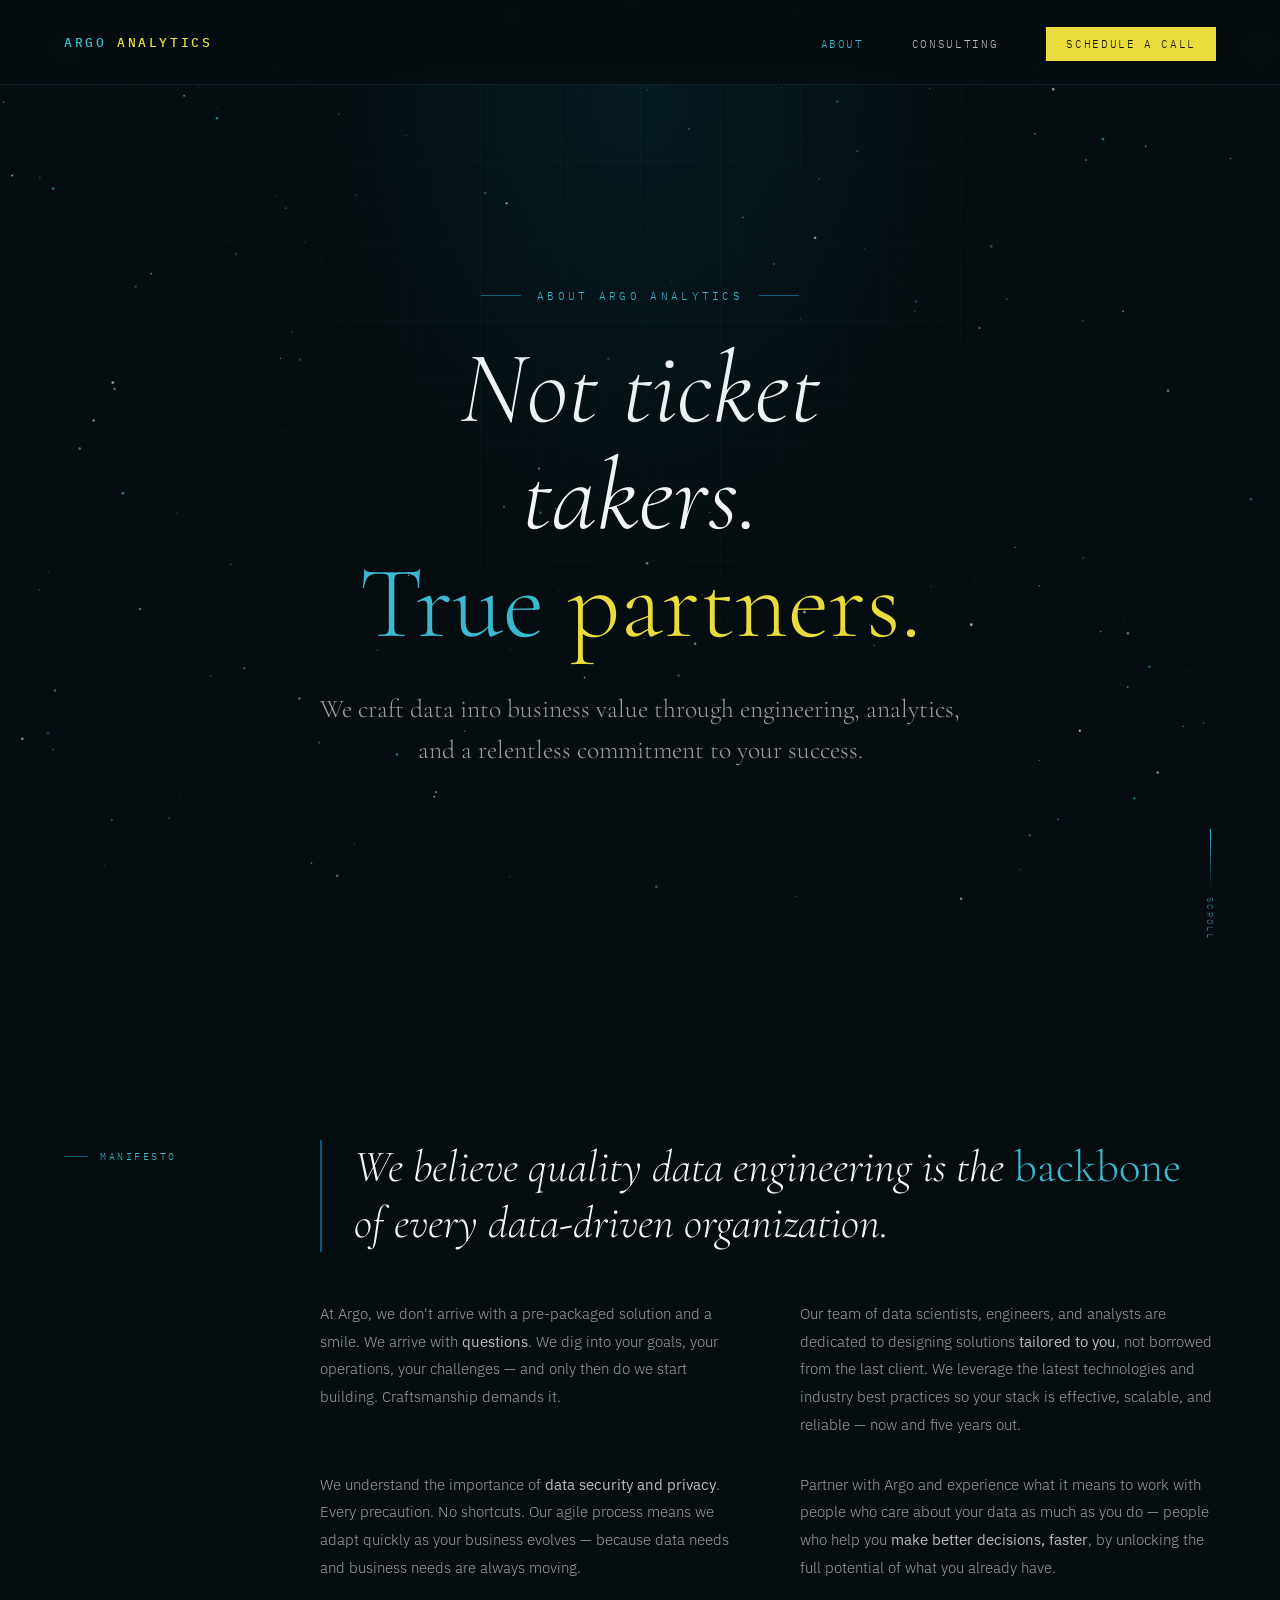
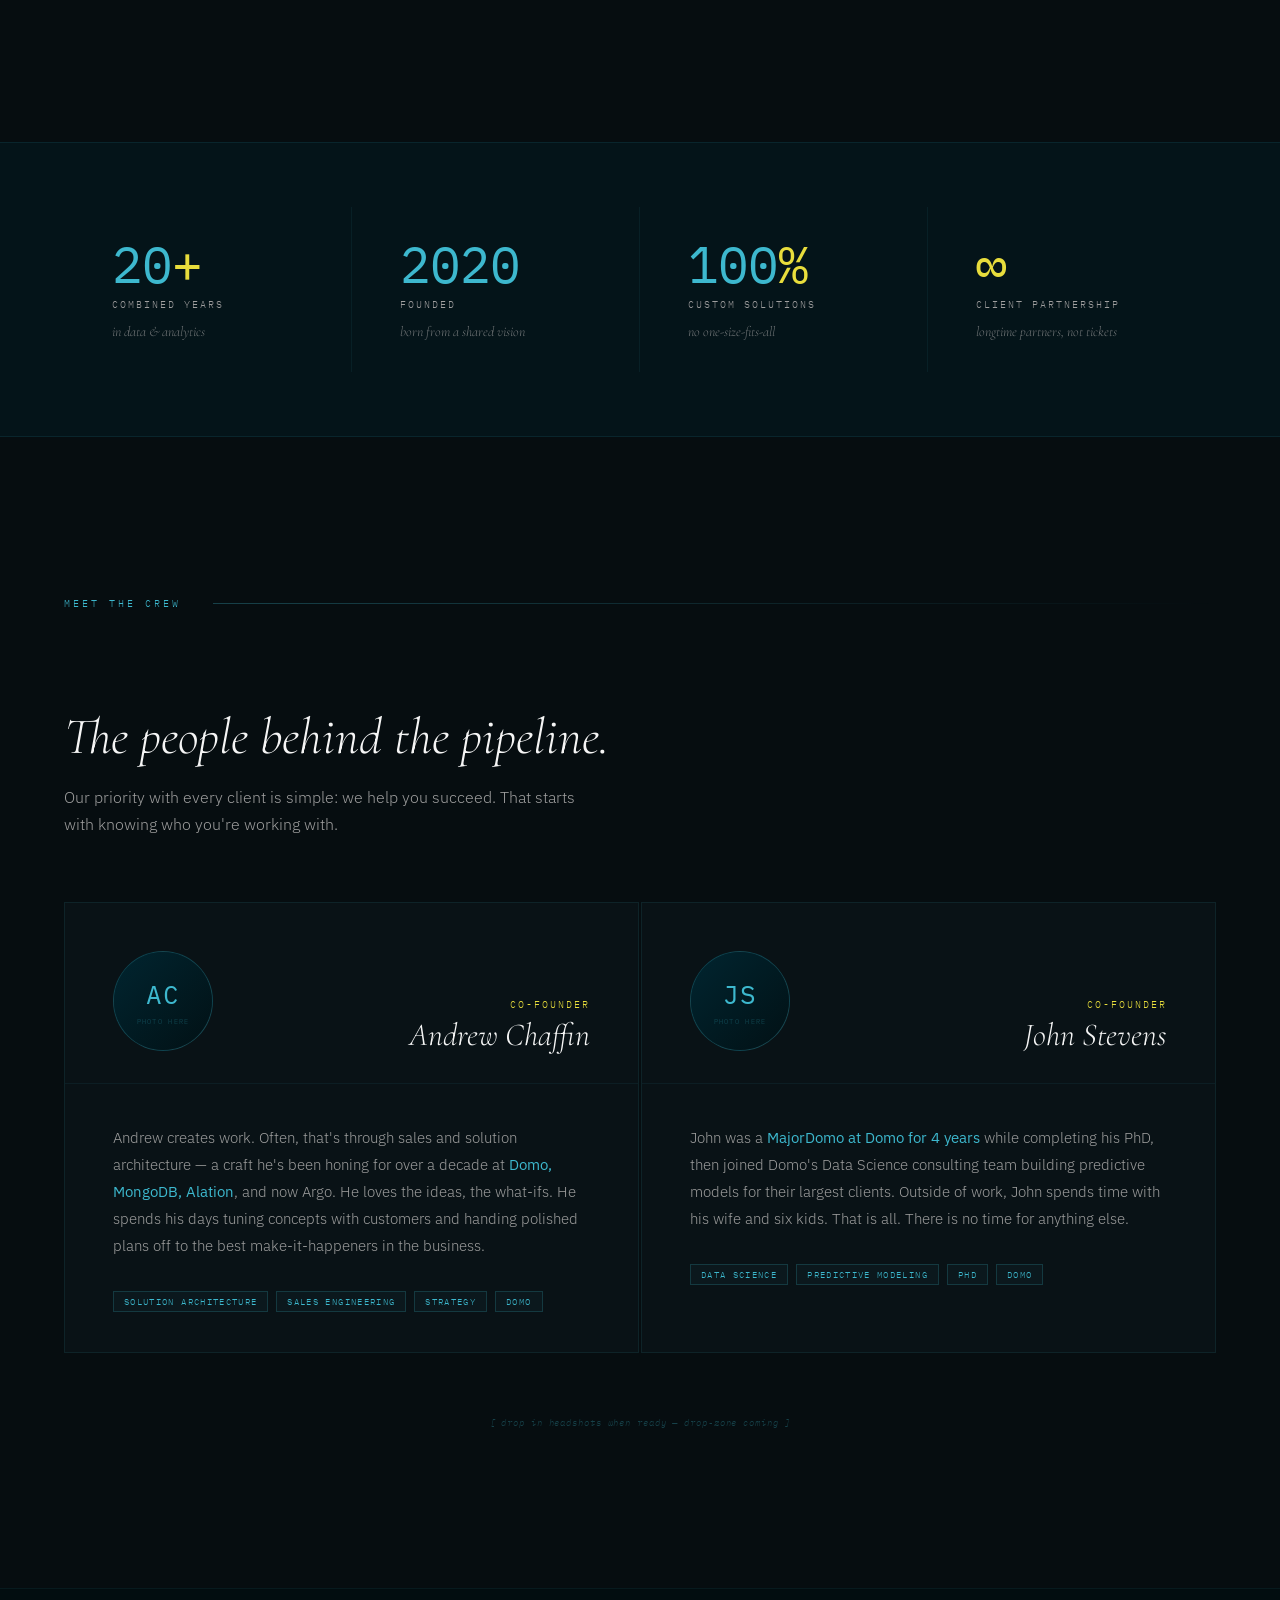
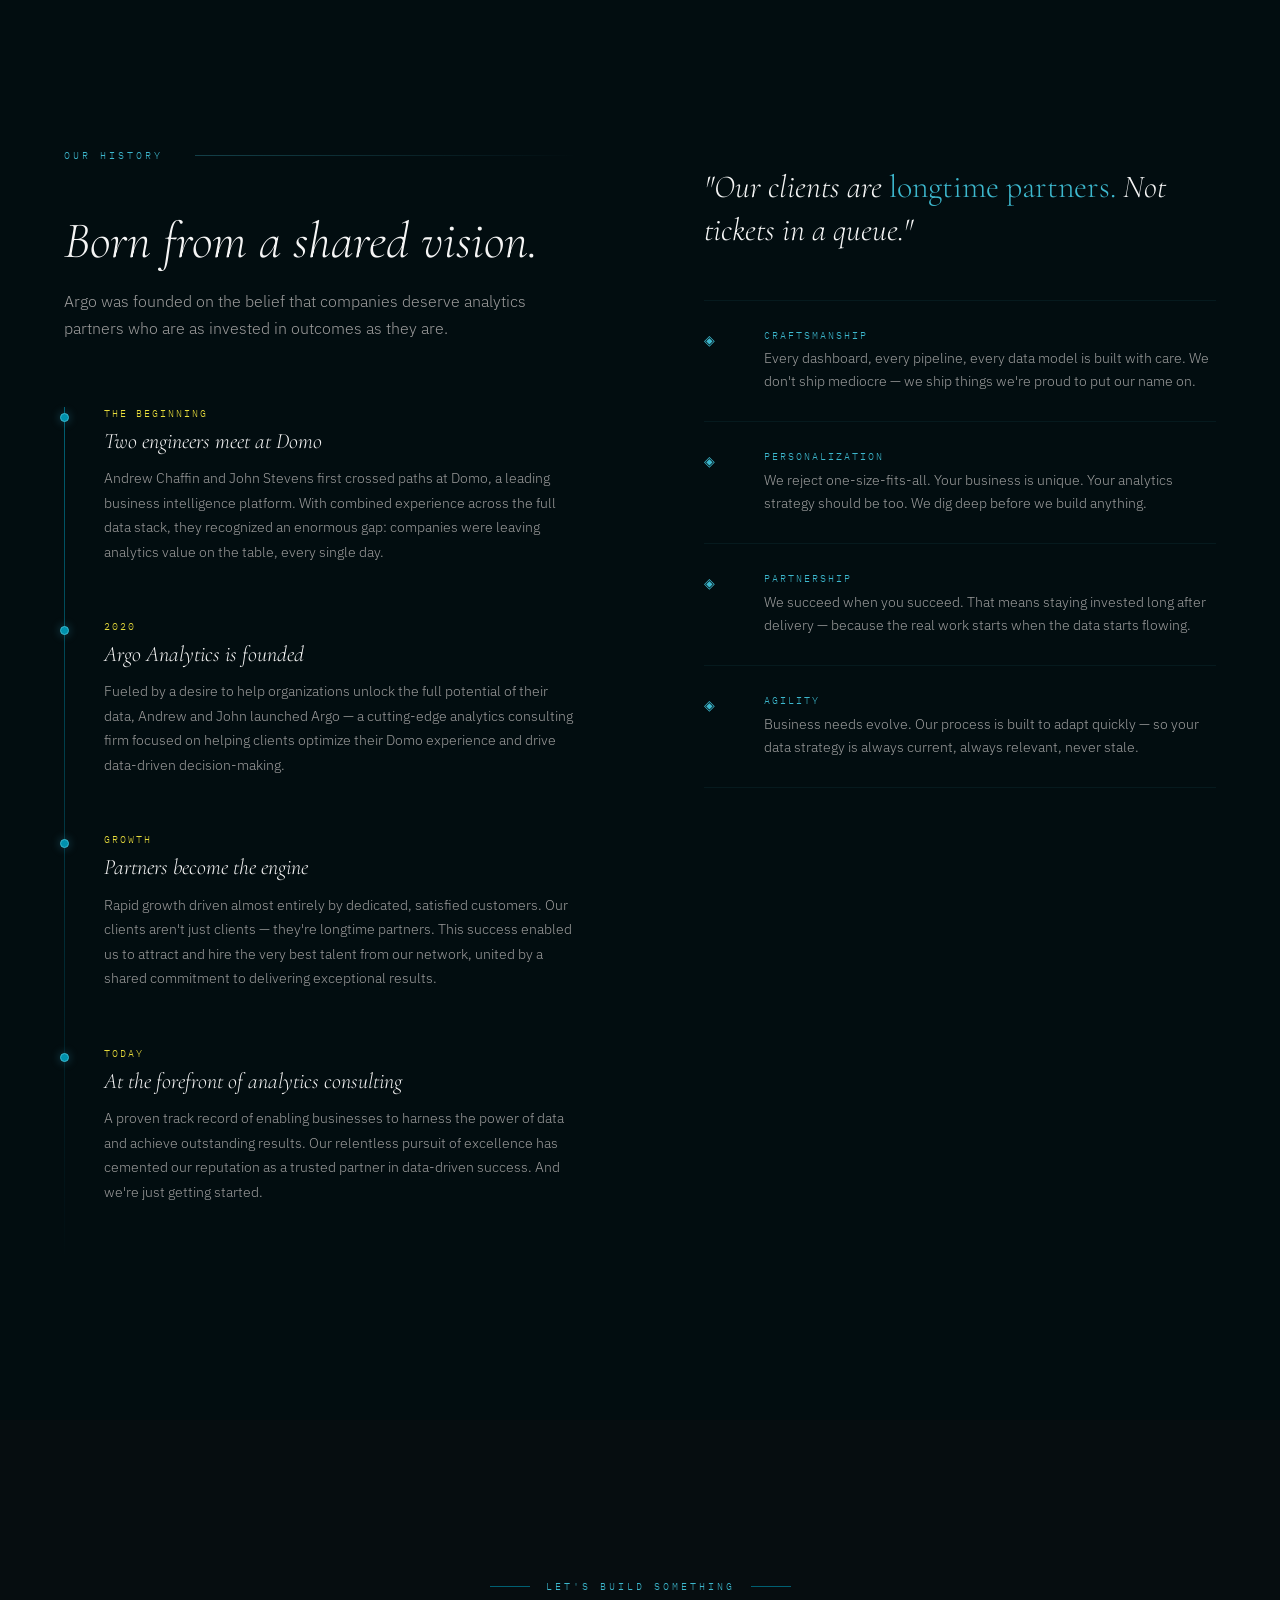
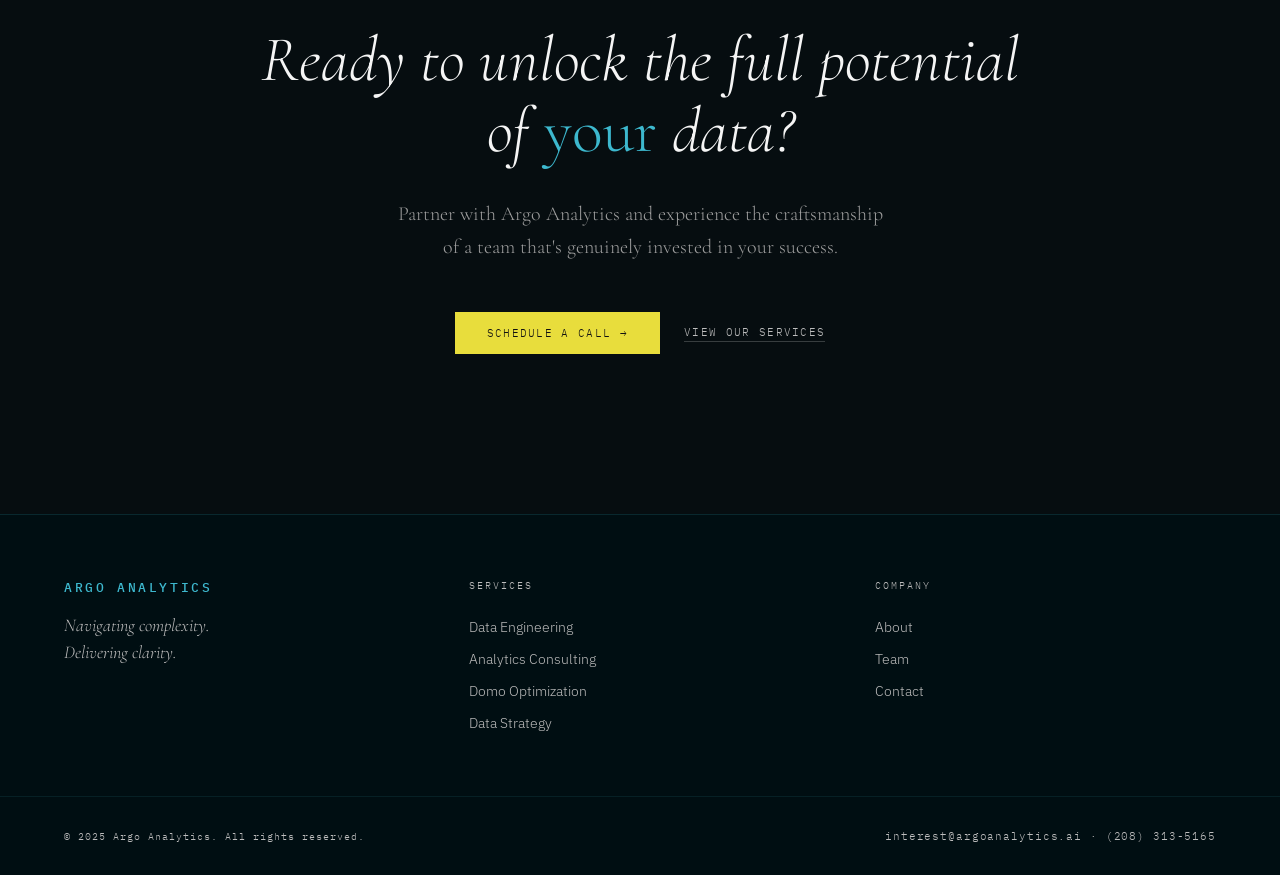
==== argo-about.html @ a45b594c "Initial commit: Argo website pages and gitignore Co-Authored-By: Claude Opus 4.8 (1M context) <norep" ====
<!DOCTYPE html>
<html lang="en">
<head>
<meta charset="UTF-8">
<meta name="viewport" content="width=device-width, initial-scale=1.0">
<title>Argo Analytics — About</title>
<link href="https://fonts.googleapis.com/css2?family=Cormorant+Garamond:ital,wght@0,300;0,400;0,600;1,300;1,400&family=IBM+Plex+Mono:wght@400;500&family=IBM+Plex+Sans:wght@300;400;500&display=swap" rel="stylesheet">
<style>
*, *::before, *::after { box-sizing: border-box; margin: 0; padding: 0; }

:root {
  --teal-400: #3DB8CE;
  --teal-500: #0091AD;
  --teal-700: #005F72;
  --teal-900: #002530;
  --teal-0: #000E12;
  --yellow-500: #E8DD3C;
  --yellow-600: #C9BC1A;
  --neutral-100: #F5F5F5;
  --neutral-300: #BDBDBD;
  --neutral-400: #9E9E9E;
  --neutral-600: #424242;
  --neutral-800: #1E1E1E;
  --neutral-900: #111111;
  --bg: #060D10;
  --font-serif: 'Cormorant Garamond', Georgia, serif;
  --font-sans: 'IBM Plex Sans', sans-serif;
  --font-mono: 'IBM Plex Mono', monospace;
}

html { scroll-behavior: smooth; }

body {
  background: var(--bg);
  color: var(--neutral-100);
  font-family: var(--font-sans);
  font-weight: 300;
  overflow-x: clip;
  min-height: 100vh;
  display: flex;
  flex-direction: column;
}

.star-canvas {
  position: fixed;
  inset: 0;
  z-index: 0;
  pointer-events: none;
}


/* Background grid overlay */
.hero::before {
  content: '';
  position: absolute;
  inset: 0;
  background-image:
    linear-gradient(rgba(61,184,206,0.04) 1px, transparent 1px),
    linear-gradient(90deg, rgba(61,184,206,0.04) 1px, transparent 1px);
  background-size: 80px 80px;
  mask-image: radial-gradient(ellipse 90% 100% at 50% 0%, black 0%, transparent 80%);
  pointer-events: none;
  z-index: 0;
}

/* Radial glow behind headline */
.hero::after {
  content: '';
  position: absolute;
  top: 0; left: 50%;
  transform: translateX(-50%);
  width: 700px;
  height: 500px;
  background: radial-gradient(ellipse at top, rgba(0,145,173,0.10) 0%, transparent 70%);
  pointer-events: none;
  z-index: 0;
}

/* NAV */
nav {
  position: fixed;
  top: 0; left: 0; right: 0;
  z-index: 100;
  display: flex;
  align-items: center;
  justify-content: space-between;
  padding: 2rem 4rem;
  border-bottom: 1px solid rgba(61,184,206,0.1);
  background: rgba(6,13,16,0.7);
  backdrop-filter: blur(12px);
}
.nav-logo {
  font-family: var(--font-mono);
  font-size: 13px;
  font-weight: 500;
  letter-spacing: 0.2em;
  text-transform: uppercase;
  color: var(--teal-400);
}
.nav-logo span { color: var(--yellow-500); }
.nav-links {
  display: flex;
  align-items: center;
  gap: 3rem;
  list-style: none;
}
.nav-links a {
  font-family: var(--font-mono);
  font-size: 11px;
  letter-spacing: 0.15em;
  text-transform: uppercase;
  color: var(--neutral-300);
  text-decoration: none;
  transition: color 0.2s;
}
.nav-links a:hover { color: var(--neutral-100); }
.nav-links a.active { color: var(--teal-400); }
.nav-cta {
  font-family: var(--font-mono);
  font-size: 11px;
  letter-spacing: 0.12em;
  text-transform: uppercase;
  color: var(--neutral-900) !important;
  background: var(--yellow-500);
  padding: 10px 20px;
  text-decoration: none;
  transition: background 0.2s;
}
.nav-cta:hover { background: var(--yellow-600) !important; }

main {
  position: relative;
  z-index: 1;
  flex: 1;
  padding-top: 80px;
}

/* ── HERO ─────────────────────────────────────────────────────────────────── */
.hero {
  min-height: 100vh;
  display: flex;
  flex-direction: column;
  justify-content: center;
  align-items: center;
  padding: 5rem 4rem;
  position: relative;
  text-align: center;
  overflow: hidden;
}

.hero-bg-grid {
  position: absolute;
  inset: 0;
  background-image:
    linear-gradient(rgba(61,184,206,0.03) 1px, transparent 1px),
    linear-gradient(90deg, rgba(61,184,206,0.03) 1px, transparent 1px);
  background-size: 60px 60px;
  mask-image: radial-gradient(ellipse 80% 80% at 50% 50%, black 0%, transparent 100%);
  pointer-events: none;
}

.hero-eyebrow {
  font-family: var(--font-mono);
  font-size: 11px;
  letter-spacing: 0.3em;
  text-transform: uppercase;
  color: var(--teal-400);
  margin-bottom: 2rem;
  display: flex;
  align-items: center;
  gap: 1rem;
  opacity: 0;
  animation: fadeUp 0.8s ease 0.2s forwards;
}
.hero-eyebrow::before, .hero-eyebrow::after {
  content: '';
  display: block;
  width: 40px;
  height: 1px;
  background: var(--teal-700);
}

.hero-headline {
  font-family: var(--font-serif);
  font-size: clamp(52px, 8vw, 130px);
  font-weight: 300;
  font-style: italic;
  line-height: 1.05;
  color: var(--neutral-100);
  opacity: 0;
  animation: fadeUp 1s ease 0.4s forwards;
}
.hero-headline em {
  color: var(--teal-400);
  font-style: normal;
}
.hero-headline .yellow { color: var(--yellow-500); font-style: normal; }

.hero-sub {
  margin-top: 2rem;
  font-family: var(--font-serif);
  font-size: clamp(18px, 2vw, 26px);
  font-weight: 300;
  color: var(--neutral-400);
  line-height: 1.6;
  max-width: 640px;
  opacity: 0;
  animation: fadeUp 1s ease 0.7s forwards;
}

.hero-scroll {
  position: absolute;
  bottom: 2.5rem;
  right: 4rem;
  display: flex;
  flex-direction: column;
  align-items: center;
  gap: 8px;
  opacity: 0;
  animation: fadeUp 1s ease 1.2s forwards;
}
.hero-scroll-line {
  width: 1px;
  height: 60px;
  background: linear-gradient(to bottom, var(--teal-400), transparent);
  animation: scrollPulse 2s ease-in-out infinite;
}
.hero-scroll-label {
  font-family: var(--font-mono);
  font-size: 9px;
  letter-spacing: 0.25em;
  text-transform: uppercase;
  color: var(--teal-400);
  opacity: 0.6;
  writing-mode: vertical-rl;
}

/* ── MANIFESTO SECTION ────────────────────────────────────────────────────── */
.manifesto {
  position: relative;
  z-index: 2;
  padding: 10rem 4rem;
  display: flex;
  align-items: flex-start;
  gap: 6rem;
  max-width: 1400px;
  margin: 0 auto;
}

.manifesto-label {
  flex-shrink: 0;
  width: 160px;
  padding-top: 0.6rem;
}
.manifesto-label span {
  font-family: var(--font-mono);
  font-size: 10px;
  letter-spacing: 0.25em;
  text-transform: uppercase;
  color: var(--teal-400);
  display: flex;
  align-items: center;
  gap: 0.75rem;
}
.manifesto-label span::before {
  content: '';
  display: block;
  width: 24px;
  height: 1px;
  background: var(--teal-700);
}

.manifesto-content {
  flex: 1;
}

.manifesto-pull {
  font-family: var(--font-serif);
  font-size: clamp(28px, 3.5vw, 52px);
  font-weight: 300;
  font-style: italic;
  color: var(--neutral-100);
  line-height: 1.25;
  margin-bottom: 3rem;
  border-left: 2px solid var(--teal-700);
  padding-left: 2rem;
}
.manifesto-pull em { color: var(--teal-400); font-style: normal; }

.manifesto-paras {
  display: grid;
  grid-template-columns: 1fr 1fr;
  gap: 2rem 4rem;
}

.manifesto-p {
  font-family: var(--font-sans);
  font-size: 15px;
  font-weight: 300;
  color: var(--neutral-400);
  line-height: 1.85;
}
.manifesto-p strong {
  color: var(--neutral-300);
  font-weight: 400;
}

/* ── STATS BAND ───────────────────────────────────────────────────────────── */
.stats-band {
  position: relative;
  z-index: 2;
  border-top: 1px solid rgba(61,184,206,0.1);
  border-bottom: 1px solid rgba(61,184,206,0.1);
  padding: 4rem;
  display: grid;
  grid-template-columns: repeat(4, 1fr);
  gap: 0;
  background: rgba(0,37,48,0.3);
}

.stat-item {
  padding: 2rem 3rem;
  border-right: 1px solid rgba(61,184,206,0.08);
  display: flex;
  flex-direction: column;
  gap: 0.5rem;
}
.stat-item:last-child { border-right: none; }

.stat-num {
  font-family: var(--font-mono);
  font-size: clamp(36px, 4vw, 60px);
  font-weight: 400;
  color: var(--teal-400);
  line-height: 1;
  letter-spacing: -0.02em;
}
.stat-num span { color: var(--yellow-500); }

.stat-label {
  font-family: var(--font-mono);
  font-size: 10px;
  letter-spacing: 0.2em;
  text-transform: uppercase;
  color: var(--neutral-400);
}

.stat-sub {
  font-family: var(--font-serif);
  font-size: 14px;
  font-style: italic;
  color: var(--neutral-400);
  opacity: 0.7;
  margin-top: 0.25rem;
}

/* ── TEAM SECTION ─────────────────────────────────────────────────────────── */
.team-section {
  position: relative;
  z-index: 2;
  padding: 10rem 4rem;
  max-width: 1400px;
  margin: 0 auto;
}

.section-header {
  display: flex;
  align-items: center;
  gap: 2rem;
  margin-bottom: 6rem;
}
.section-eyebrow {
  font-family: var(--font-mono);
  font-size: 10px;
  letter-spacing: 0.3em;
  text-transform: uppercase;
  color: var(--teal-400);
  white-space: nowrap;
}
.section-line {
  flex: 1;
  height: 1px;
  background: linear-gradient(to right, rgba(61,184,206,0.3), transparent);
}
.section-heading {
  font-family: var(--font-serif);
  font-size: clamp(36px, 4vw, 64px);
  font-weight: 300;
  font-style: italic;
  color: var(--neutral-100);
  margin-bottom: 1rem;
}
.section-sub {
  font-family: var(--font-sans);
  font-size: 16px;
  font-weight: 300;
  color: var(--neutral-400);
  max-width: 520px;
  line-height: 1.7;
}

/* FOUNDER CARDS */
.founders-grid {
  display: grid;
  grid-template-columns: 1fr 1fr;
  gap: 2px;
  margin-bottom: 4rem;
}

.founder-card {
  position: relative;
  background: rgba(10,20,24,0.8);
  border: 1px solid rgba(61,184,206,0.1);
  overflow: hidden;
  cursor: default;
  transition: border-color 0.4s;
}
.founder-card:hover {
  border-color: rgba(61,184,206,0.35);
}
.founder-card::before {
  content: '';
  position: absolute;
  inset: 0;
  background: radial-gradient(ellipse 60% 50% at 50% 0%, rgba(61,184,206,0.04) 0%, transparent 70%);
  opacity: 0;
  transition: opacity 0.4s;
}
.founder-card:hover::before { opacity: 1; }

.founder-top {
  display: flex;
  align-items: flex-end;
  justify-content: space-between;
  padding: 3rem 3rem 2rem;
  border-bottom: 1px solid rgba(61,184,206,0.07);
}

.founder-avatar {
  width: 100px;
  height: 100px;
  border-radius: 50%;
  background: linear-gradient(135deg, var(--teal-900) 0%, rgba(61,184,206,0.15) 100%);
  border: 1px solid rgba(61,184,206,0.2);
  display: flex;
  align-items: center;
  justify-content: center;
  overflow: hidden;
  flex-shrink: 0;
  position: relative;
}
.founder-avatar-inner {
  width: 100%;
  height: 100%;
  display: flex;
  align-items: center;
  justify-content: center;
  font-family: var(--font-mono);
  font-size: 28px;
  font-weight: 400;
  color: var(--teal-400);
  letter-spacing: -0.02em;
}
/* Photo placeholder ring animation */
.founder-avatar::after {
  content: '';
  position: absolute;
  inset: -3px;
  border-radius: 50%;
  border: 1px solid transparent;
  background: linear-gradient(135deg, var(--teal-400), var(--yellow-500)) border-box;
  mask: linear-gradient(#fff 0 0) padding-box, linear-gradient(#fff 0 0);
  mask-composite: xor;
  opacity: 0;
  transition: opacity 0.4s;
}
.founder-card:hover .founder-avatar::after { opacity: 0.6; }

.founder-meta {
  text-align: right;
}
.founder-role {
  font-family: var(--font-mono);
  font-size: 10px;
  letter-spacing: 0.2em;
  text-transform: uppercase;
  color: var(--yellow-500);
  margin-bottom: 0.5rem;
}
.founder-name {
  font-family: var(--font-serif);
  font-size: 32px;
  font-weight: 300;
  font-style: italic;
  color: var(--neutral-100);
  line-height: 1;
}

.founder-body {
  padding: 2.5rem 3rem;
}
.founder-bio {
  font-family: var(--font-sans);
  font-size: 15px;
  font-weight: 300;
  color: var(--neutral-400);
  line-height: 1.8;
  margin-bottom: 2rem;
}
.founder-bio strong {
  color: var(--teal-400);
  font-weight: 400;
}

.founder-tags {
  display: flex;
  flex-wrap: wrap;
  gap: 0.5rem;
}
.founder-tag {
  font-family: var(--font-mono);
  font-size: 9px;
  letter-spacing: 0.15em;
  text-transform: uppercase;
  color: var(--teal-400);
  border: 1px solid rgba(61,184,206,0.2);
  padding: 4px 10px;
  background: rgba(61,184,206,0.04);
}

/* Photo note */
.photo-placeholder-note {
  font-family: var(--font-mono);
  font-size: 9px;
  letter-spacing: 0.1em;
  color: rgba(61,184,206,0.3);
  text-align: center;
  margin-top: 0.5rem;
  font-style: italic;
}

/* ── ORIGIN STORY SECTION ─────────────────────────────────────────────────── */
.origin-section {
  position: relative;
  z-index: 2;
  padding: 10rem 4rem;
  background: rgba(0,14,18,0.6);
  border-top: 1px solid rgba(61,184,206,0.08);
}

.origin-inner {
  max-width: 1400px;
  margin: 0 auto;
  display: grid;
  grid-template-columns: 1fr 1fr;
  gap: 8rem;
  align-items: start;
}

.origin-left {}

.origin-timeline {
  margin-top: 4rem;
  position: relative;
}
.origin-timeline::before {
  content: '';
  position: absolute;
  left: 0;
  top: 0;
  bottom: 0;
  width: 1px;
  background: linear-gradient(to bottom, var(--teal-700), transparent);
}

.timeline-item {
  padding: 0 0 3.5rem 2.5rem;
  position: relative;
  opacity: 0;
  transform: translateX(-12px);
  transition: opacity 0.7s ease, transform 0.7s ease;
}
.timeline-item.visible {
  opacity: 1;
  transform: translateX(0);
}
.timeline-item::before {
  content: '';
  position: absolute;
  left: -4px;
  top: 6px;
  width: 9px;
  height: 9px;
  border-radius: 50%;
  background: var(--teal-500);
  border: 1px solid var(--teal-400);
  box-shadow: 0 0 10px rgba(61,184,206,0.4);
}

.timeline-year {
  font-family: var(--font-mono);
  font-size: 10px;
  letter-spacing: 0.2em;
  color: var(--yellow-500);
  text-transform: uppercase;
  margin-bottom: 0.5rem;
}
.timeline-heading {
  font-family: var(--font-serif);
  font-size: 22px;
  font-weight: 300;
  font-style: italic;
  color: var(--neutral-100);
  margin-bottom: 0.75rem;
  line-height: 1.2;
}
.timeline-body {
  font-family: var(--font-sans);
  font-size: 14px;
  font-weight: 300;
  color: var(--neutral-400);
  line-height: 1.75;
}

.origin-right {
  padding-top: 1rem;
}

.origin-quote-block {
  position: sticky;
  top: 160px;
}

.origin-pull {
  font-family: var(--font-serif);
  font-size: clamp(24px, 2.5vw, 38px);
  font-weight: 300;
  font-style: italic;
  color: var(--neutral-100);
  line-height: 1.35;
  margin-bottom: 3rem;
}
.origin-pull em { color: var(--teal-400); font-style: normal; }

.origin-values {
  display: flex;
  flex-direction: column;
  gap: 0;
}

.value-item {
  padding: 1.75rem 0;
  border-bottom: 1px solid rgba(61,184,206,0.08);
  display: grid;
  grid-template-columns: 2.5rem 1fr;
  gap: 1.25rem;
  align-items: start;
  cursor: default;
  transition: background 0.2s;
}
.value-item:first-child { border-top: 1px solid rgba(61,184,206,0.08); }

.value-icon {
  font-family: var(--font-mono);
  font-size: 14px;
  color: var(--teal-400);
  padding-top: 2px;
}

.value-label {
  font-family: var(--font-mono);
  font-size: 10px;
  letter-spacing: 0.2em;
  text-transform: uppercase;
  color: var(--teal-400);
  margin-bottom: 0.35rem;
}
.value-desc {
  font-family: var(--font-sans);
  font-size: 14px;
  font-weight: 300;
  color: var(--neutral-400);
  line-height: 1.65;
}

/* ── CTA SECTION ──────────────────────────────────────────────────────────── */
.about-cta {
  position: relative;
  z-index: 2;
  padding: 10rem 4rem;
  text-align: center;
  display: flex;
  flex-direction: column;
  align-items: center;
  gap: 2rem;
}

.cta-eyebrow {
  font-family: var(--font-mono);
  font-size: 10px;
  letter-spacing: 0.3em;
  text-transform: uppercase;
  color: var(--teal-400);
  display: flex;
  align-items: center;
  gap: 1rem;
}
.cta-eyebrow::before, .cta-eyebrow::after {
  content: '';
  display: block;
  width: 40px;
  height: 1px;
  background: var(--teal-700);
}

.cta-heading {
  font-family: var(--font-serif);
  font-size: clamp(36px, 5vw, 80px);
  font-weight: 300;
  font-style: italic;
  color: var(--neutral-100);
  line-height: 1.1;
  max-width: 800px;
}
.cta-heading em { color: var(--teal-400); font-style: normal; }

.cta-body {
  font-family: var(--font-serif);
  font-size: 20px;
  font-weight: 300;
  color: var(--neutral-400);
  max-width: 500px;
  line-height: 1.65;
}

.cta-btns {
  display: flex;
  gap: 1.5rem;
  align-items: center;
  margin-top: 1rem;
}

.btn-primary {
  font-family: var(--font-mono);
  font-size: 11px;
  letter-spacing: 0.12em;
  text-transform: uppercase;
  background: var(--yellow-500);
  color: var(--neutral-900);
  padding: 14px 32px;
  text-decoration: none;
  display: inline-block;
  transition: background 0.2s;
}
.btn-primary:hover { background: var(--yellow-600); }

.btn-ghost {
  font-family: var(--font-mono);
  font-size: 11px;
  letter-spacing: 0.12em;
  text-transform: uppercase;
  color: var(--neutral-300);
  text-decoration: none;
  border-bottom: 1px solid rgba(255,255,255,0.2);
  padding-bottom: 2px;
  transition: color 0.2s, border-color 0.2s;
}
.btn-ghost:hover { color: var(--neutral-100); border-color: rgba(255,255,255,0.6); }

/* ── FOOTER ───────────────────────────────────────────────────────────────── */
footer {
  position: relative;
  z-index: 1;
  background: #000E12;
  border-top: 1px solid rgba(61,184,206,0.15);
  padding: 4rem;
  display: grid;
  grid-template-columns: 1fr 1fr 1fr;
  gap: 4rem;
}
.footer-brand {
  font-family: var(--font-mono);
  font-size: 13px;
  font-weight: 500;
  letter-spacing: 0.2em;
  text-transform: uppercase;
  color: var(--teal-400);
  margin-bottom: 1rem;
}
.footer-tagline {
  font-family: var(--font-serif);
  font-size: 18px;
  font-style: italic;
  color: var(--neutral-300);
  line-height: 1.5;
}
.footer-col-label {
  font-family: var(--font-mono);
  font-size: 10px;
  letter-spacing: 0.2em;
  text-transform: uppercase;
  color: var(--neutral-300);
  margin-bottom: 1.5rem;
}
.footer-links {
  list-style: none;
  display: flex;
  flex-direction: column;
  gap: 0.75rem;
}
.footer-links a {
  font-family: var(--font-sans);
  font-size: 14px;
  color: var(--neutral-300);
  text-decoration: none;
  transition: color 0.2s;
}
.footer-links a:hover { color: var(--neutral-100); }
.footer-bottom {
  position: relative;
  z-index: 1;
  background: #000E12;
  border-top: 1px solid rgba(61,184,206,0.1);
  padding: 2rem 4rem;
  display: flex;
  justify-content: space-between;
  align-items: center;
}
.footer-copy {
  font-family: var(--font-mono);
  font-size: 10px;
  letter-spacing: 0.1em;
  color: var(--neutral-300);
}
.footer-contact {
  font-family: var(--font-mono);
  font-size: 11px;
  color: var(--neutral-300);
  letter-spacing: 0.08em;
}

/* ── ANIMATIONS ───────────────────────────────────────────────────────────── */
@keyframes fadeUp {
  from { opacity: 0; transform: translateY(20px); }
  to   { opacity: 1; transform: translateY(0); }
}

@keyframes scrollPulse {
  0%, 100% { opacity: 0.3; }
  50% { opacity: 1; }
}

/* scroll-reveal utility */
.reveal {
  opacity: 0;
  transform: translateY(24px);
  transition: opacity 0.8s ease, transform 0.8s ease;
}
.reveal.visible {
  opacity: 1;
  transform: translateY(0);
}
.reveal-delay-1 { transition-delay: 0.1s; }
.reveal-delay-2 { transition-delay: 0.2s; }
.reveal-delay-3 { transition-delay: 0.35s; }

/* TERMINAL CURSOR blink */
@keyframes blink {
  0%, 100% { opacity: 1; }
  50% { opacity: 0; }
}
.cursor-blink {
  display: inline-block;
  width: 2px;
  height: 1em;
  background: var(--teal-400);
  vertical-align: middle;
  margin-left: 4px;
  animation: blink 1.1s step-end infinite;
}

/* Photo placeholder styling */
.photo-ph {
  width: 100%;
  height: 100%;
  display: flex;
  align-items: center;
  justify-content: center;
  flex-direction: column;
  gap: 6px;
  background: linear-gradient(135deg, rgba(0,37,48,0.8) 0%, rgba(0,14,18,0.9) 100%);
}
.photo-ph-initials {
  font-family: var(--font-mono);
  font-size: 26px;
  font-weight: 400;
  color: var(--teal-400);
  letter-spacing: 0.05em;
}
.photo-ph-label {
  font-family: var(--font-mono);
  font-size: 7px;
  letter-spacing: 0.18em;
  text-transform: uppercase;
  color: rgba(61,184,206,0.35);
}
</style>
</head>
<body>

<canvas class="star-canvas" id="stars"></canvas>

<nav>
  <div class="nav-logo">Argo <span>Analytics</span></div>
  <ul class="nav-links">
    <li><a href="argo-about.html" class="active">About</a></li>
    <li><a href="argo-consulting.html">Consulting</a></li>
    <li><a href="argo-schedule.html" class="nav-cta">Schedule a Call</a></li>
  </ul>
</nav>

<main>

  <!-- HERO -->
  <section class="hero">
    <div class="hero-bg-grid"></div>

    <div class="hero-eyebrow">About Argo Analytics</div>

    <h1 class="hero-headline">
      Not ticket<br>
      takers.<br>
      <em>True</em> <span class="yellow">partners.</span>
    </h1>

    <p class="hero-sub">
      We craft data into business value through engineering, analytics,
      and a relentless commitment to your success.
    </p>

    <div class="hero-scroll">
      <div class="hero-scroll-line"></div>
      <span class="hero-scroll-label">Scroll</span>
    </div>
  </section>

  <!-- MANIFESTO -->
  <section class="manifesto">
    <div class="manifesto-label reveal">
      <span>Manifesto</span>
    </div>
    <div class="manifesto-content">
      <p class="manifesto-pull reveal reveal-delay-1">
        We believe quality data engineering is the <em>backbone</em>
        of every data-driven organization.
      </p>
      <div class="manifesto-paras">
        <p class="manifesto-p reveal reveal-delay-1">
          At Argo, we don't arrive with a pre-packaged solution and
          a smile. We arrive with <strong>questions</strong>. We dig into your
          goals, your operations, your challenges — and only then do
          we start building. Craftsmanship demands it.
        </p>
        <p class="manifesto-p reveal reveal-delay-2">
          Our team of data scientists, engineers, and analysts are
          dedicated to designing solutions <strong>tailored to you</strong>,
          not borrowed from the last client. We leverage the latest
          technologies and industry best practices so your stack is
          effective, scalable, and reliable — now and five years out.
        </p>
        <p class="manifesto-p reveal reveal-delay-2">
          We understand the importance of <strong>data security and
          privacy</strong>. Every precaution. No shortcuts. Our agile
          process means we adapt quickly as your business evolves —
          because data needs and business needs are always moving.
        </p>
        <p class="manifesto-p reveal reveal-delay-3">
          Partner with Argo and experience what it means to work
          with people who care about your data as much as you do —
          people who help you <strong>make better decisions, faster</strong>,
          by unlocking the full potential of what you already have.
        </p>
      </div>
    </div>
  </section>

  <!-- STATS BAND -->
  <div class="stats-band">
    <div class="stat-item reveal">
      <div class="stat-num">20<span>+</span></div>
      <div class="stat-label">Combined Years</div>
      <div class="stat-sub">in data & analytics</div>
    </div>
    <div class="stat-item reveal reveal-delay-1">
      <div class="stat-num">2020</div>
      <div class="stat-label">Founded</div>
      <div class="stat-sub">born from a shared vision</div>
    </div>
    <div class="stat-item reveal reveal-delay-2">
      <div class="stat-num">100<span>%</span></div>
      <div class="stat-label">Custom solutions</div>
      <div class="stat-sub">no one-size-fits-all</div>
    </div>
    <div class="stat-item reveal reveal-delay-3">
      <div class="stat-num"><span>∞</span></div>
      <div class="stat-label">Client Partnership</div>
      <div class="stat-sub">longtime partners, not tickets</div>
    </div>
  </div>

  <!-- TEAM -->
  <section class="team-section">
    <div class="section-header reveal">
      <span class="section-eyebrow">Meet the crew</span>
      <div class="section-line"></div>
    </div>

    <h2 class="section-heading reveal">The people behind the pipeline.</h2>
    <p class="section-sub reveal reveal-delay-1" style="margin-bottom: 4rem;">
      Our priority with every client is simple: we help you succeed.
      That starts with knowing who you're working with.
    </p>

    <div class="founders-grid">

      <!-- ANDREW -->
      <div class="founder-card reveal">
        <div class="founder-top">
          <div class="founder-avatar">
            <div class="photo-ph">
              <div class="photo-ph-initials">AC</div>
              <div class="photo-ph-label">Photo here</div>
            </div>
          </div>
          <div class="founder-meta">
            <div class="founder-role">Co-Founder</div>
            <div class="founder-name">Andrew Chaffin</div>
          </div>
        </div>
        <div class="founder-body">
          <p class="founder-bio">
            Andrew creates work. Often, that's through sales and solution
            architecture — a craft he's been honing for over a decade at
            <strong>Domo, MongoDB, Alation</strong>, and now Argo.
            He loves the ideas, the what-ifs. He spends his days tuning
            concepts with customers and handing polished plans off to the
            best make-it-happeners in the business.
          </p>
          <div class="founder-tags">
            <span class="founder-tag">Solution Architecture</span>
            <span class="founder-tag">Sales Engineering</span>
            <span class="founder-tag">Strategy</span>
            <span class="founder-tag">Domo</span>
          </div>
        </div>
      </div>

      <!-- JOHN -->
      <div class="founder-card reveal reveal-delay-1">
        <div class="founder-top">
          <div class="founder-avatar">
            <div class="photo-ph">
              <div class="photo-ph-initials">JS</div>
              <div class="photo-ph-label">Photo here</div>
            </div>
          </div>
          <div class="founder-meta">
            <div class="founder-role">Co-Founder</div>
            <div class="founder-name">John Stevens</div>
          </div>
        </div>
        <div class="founder-body">
          <p class="founder-bio">
            John was a <strong>MajorDomo at Domo for 4 years</strong>
            while completing his PhD, then joined Domo's Data Science
            consulting team building predictive models for their largest
            clients. Outside of work, John spends time with his wife and
            six kids. That is all. There is no time for anything else.
          </p>
          <div class="founder-tags">
            <span class="founder-tag">Data Science</span>
            <span class="founder-tag">Predictive Modeling</span>
            <span class="founder-tag">PhD</span>
            <span class="founder-tag">Domo</span>
          </div>
        </div>
      </div>

    </div>
    <p class="photo-placeholder-note">[ drop in headshots when ready — drop-zone coming ]</p>
  </section>

  <!-- ORIGIN / HISTORY -->
  <section class="origin-section">
    <div class="origin-inner">

      <div class="origin-left">
        <div class="section-header reveal" style="margin-bottom: 3rem;">
          <span class="section-eyebrow">Our history</span>
          <div class="section-line"></div>
        </div>
        <h2 class="section-heading reveal" style="margin-bottom: 1rem;">
          Born from a shared vision.
        </h2>
        <p class="section-sub reveal reveal-delay-1" style="margin-bottom: 0;">
          Argo was founded on the belief that companies deserve analytics
          partners who are as invested in outcomes as they are.
        </p>

        <div class="origin-timeline">
          <div class="timeline-item">
            <div class="timeline-year">The Beginning</div>
            <div class="timeline-heading">Two engineers meet at Domo</div>
            <div class="timeline-body">
              Andrew Chaffin and John Stevens first crossed paths at Domo,
              a leading business intelligence platform. With combined
              experience across the full data stack, they recognized an
              enormous gap: companies were leaving analytics value on the
              table, every single day.
            </div>
          </div>
          <div class="timeline-item">
            <div class="timeline-year">2020</div>
            <div class="timeline-heading">Argo Analytics is founded</div>
            <div class="timeline-body">
              Fueled by a desire to help organizations unlock the full
              potential of their data, Andrew and John launched Argo —
              a cutting-edge analytics consulting firm focused on helping
              clients optimize their Domo experience and drive
              data-driven decision-making.
            </div>
          </div>
          <div class="timeline-item">
            <div class="timeline-year">Growth</div>
            <div class="timeline-heading">Partners become the engine</div>
            <div class="timeline-body">
              Rapid growth driven almost entirely by dedicated, satisfied
              customers. Our clients aren't just clients — they're
              longtime partners. This success enabled us to attract and
              hire the very best talent from our network, united by a
              shared commitment to delivering exceptional results.
            </div>
          </div>
          <div class="timeline-item">
            <div class="timeline-year">Today</div>
            <div class="timeline-heading">At the forefront of analytics consulting</div>
            <div class="timeline-body">
              A proven track record of enabling businesses to harness
              the power of data and achieve outstanding results. Our
              relentless pursuit of excellence has cemented our
              reputation as a trusted partner in data-driven success.
              And we're just getting started.
            </div>
          </div>
        </div>
      </div>

      <div class="origin-right">
        <div class="origin-quote-block reveal">
          <p class="origin-pull">
            "Our clients are <em>longtime partners.</em> Not tickets in a queue."
          </p>

          <div class="origin-values">
            <div class="value-item">
              <div class="value-icon">◈</div>
              <div>
                <div class="value-label">Craftsmanship</div>
                <div class="value-desc">
                  Every dashboard, every pipeline, every data model
                  is built with care. We don't ship mediocre — we
                  ship things we're proud to put our name on.
                </div>
              </div>
            </div>
            <div class="value-item">
              <div class="value-icon">◈</div>
              <div>
                <div class="value-label">Personalization</div>
                <div class="value-desc">
                  We reject one-size-fits-all. Your business is
                  unique. Your analytics strategy should be too.
                  We dig deep before we build anything.
                </div>
              </div>
            </div>
            <div class="value-item">
              <div class="value-icon">◈</div>
              <div>
                <div class="value-label">Partnership</div>
                <div class="value-desc">
                  We succeed when you succeed. That means staying
                  invested long after delivery — because the real
                  work starts when the data starts flowing.
                </div>
              </div>
            </div>
            <div class="value-item">
              <div class="value-icon">◈</div>
              <div>
                <div class="value-label">Agility</div>
                <div class="value-desc">
                  Business needs evolve. Our process is built to
                  adapt quickly — so your data strategy is always
                  current, always relevant, never stale.
                </div>
              </div>
            </div>
          </div>
        </div>
      </div>

    </div>
  </section>

  <!-- CTA -->
  <section class="about-cta">
    <div class="cta-eyebrow">Let's build something</div>
    <h2 class="cta-heading reveal">
      Ready to unlock the full potential of <em>your</em> data?
    </h2>
    <p class="cta-body reveal reveal-delay-1">
      Partner with Argo Analytics and experience the craftsmanship
      of a team that's genuinely invested in your success.
    </p>
    <div class="cta-btns reveal reveal-delay-2">
      <a href="argo-schedule.html" class="btn-primary">Schedule a Call →</a>
      <a href="argo-consulting.html" class="btn-ghost">View our services</a>
    </div>
  </section>

</main>

<!-- FOOTER -->
<footer>
  <div>
    <div class="footer-brand">Argo Analytics</div>
    <p class="footer-tagline">Navigating complexity.<br>Delivering clarity.</p>
  </div>
  <div>
    <div class="footer-col-label">Services</div>
    <ul class="footer-links">
      <li><a href="argo-consulting.html">Data Engineering</a></li>
      <li><a href="argo-consulting.html">Analytics Consulting</a></li>
      <li><a href="argo-consulting.html">Domo Optimization</a></li>
      <li><a href="argo-consulting.html">Data Strategy</a></li>
    </ul>
  </div>
  <div>
    <div class="footer-col-label">Company</div>
    <ul class="footer-links">
      <li><a href="argo-about.html" class="active">About</a></li>
      <li><a href="argo-about.html">Team</a></li>
      <li><a href="#">Contact</a></li>
    </ul>
  </div>
</footer>
<div class="footer-bottom">
  <span class="footer-copy">© 2025 Argo Analytics. All rights reserved.</span>
  <span class="footer-contact">interest@argoanalytics.ai · (208) 313-5165</span>
</div>

<script>
// ── STARS + CURSOR CONSTELLATION (identical to homepage) ──────────────────────
const canvas = document.getElementById('stars');
const ctx = canvas.getContext('2d');
let W, H, stars = [], cursorStars = [];
let mouse = { x: -9999, y: -9999 };
let lastMouse = { x: -9999, y: -9999 };

const MAX_CURSOR_STARS = 60;
const CONNECT_DIST_BG  = 100;
const CONNECT_DIST_CUR = 160;

function resize() {
  W = canvas.width  = window.innerWidth;
  H = canvas.height = window.innerHeight;
}

function initStars() {
  stars = [];
  for (let i = 0; i < 180; i++) {
    stars.push({
      x: Math.random() * W,
      y: Math.random() * H,
      r: Math.random() * 1.2 + 0.2,
      alpha: Math.random() * 0.6 + 0.1,
      speed: Math.random() * 0.3 + 0.05,
      isTeal: Math.random() > 0.85
    });
  }
}

function spawnCursorStar(x, y) {
  const angle = Math.random() * Math.PI * 2;
  const speed = Math.random() * 0.8 + 0.2;
  cursorStars.push({
    x, y,
    vx: Math.cos(angle) * speed * 0.6,
    vy: Math.sin(angle) * speed * 0.6 - 0.3,
    r: Math.random() * 1.4 + 0.4,
    life: 1.0,
    decay: Math.random() * 0.008 + 0.004,
    isTeal: Math.random() > 0.5
  });
  if (cursorStars.length > MAX_CURSOR_STARS) cursorStars.shift();
}

window.addEventListener('mousemove', e => {
  mouse.x = e.clientX;
  mouse.y = e.clientY;
  const dx = mouse.x - lastMouse.x;
  const dy = mouse.y - lastMouse.y;
  const dist = Math.sqrt(dx*dx + dy*dy);
  if (dist > 8) {
    const count = Math.min(Math.floor(dist / 8), 4);
    for (let i = 0; i < count; i++) {
      const t = i / count;
      spawnCursorStar(
        lastMouse.x + dx * t + (Math.random() - 0.5) * 4,
        lastMouse.y + dy * t + (Math.random() - 0.5) * 4
      );
    }
    lastMouse.x = mouse.x;
    lastMouse.y = mouse.y;
  }
});

function drawLine(x1, y1, x2, y2, maxDist, baseAlpha, color) {
  const dx = x1 - x2, dy = y1 - y2;
  const dist = Math.sqrt(dx*dx + dy*dy);
  if (dist >= maxDist) return;
  const alpha = baseAlpha * (1 - dist / maxDist);
  ctx.strokeStyle = color.replace('ALPHA', alpha.toFixed(3));
  ctx.beginPath();
  ctx.moveTo(x1, y1);
  ctx.lineTo(x2, y2);
  ctx.stroke();
}

function drawStars() {
  ctx.clearRect(0, 0, W, H);

  for (const s of stars) {
    s.y -= s.speed;
    if (s.y < -2) { s.y = H + 2; s.x = Math.random() * W; }
    ctx.beginPath();
    ctx.arc(s.x, s.y, s.r, 0, Math.PI * 2);
    ctx.fillStyle = s.isTeal
      ? `rgba(61,184,206,${s.alpha})`
      : `rgba(245,245,245,${s.alpha})`;
    ctx.fill();
  }

  ctx.lineWidth = 0.5;
  for (let i = 0; i < stars.length; i++) {
    for (let j = i + 1; j < stars.length; j++) {
      drawLine(stars[i].x, stars[i].y, stars[j].x, stars[j].y,
        CONNECT_DIST_BG, 0.06, 'rgba(61,184,206,ALPHA)');
    }
  }

  for (let i = cursorStars.length - 1; i >= 0; i--) {
    const cs = cursorStars[i];
    cs.x += cs.vx; cs.y += cs.vy;
    cs.life -= cs.decay;
    if (cs.life <= 0) { cursorStars.splice(i, 1); continue; }
    const a = cs.life * (cs.isTeal ? 0.9 : 0.7);
    ctx.beginPath();
    ctx.arc(cs.x, cs.y, cs.r * cs.life, 0, Math.PI * 2);
    ctx.fillStyle = cs.isTeal ? `rgba(61,184,206,${a})` : `rgba(245,245,245,${a})`;
    ctx.fill();
  }

  ctx.lineWidth = 0.6;
  for (let i = 0; i < cursorStars.length; i++) {
    const cs = cursorStars[i];
    for (let j = i + 1; j < cursorStars.length; j++) {
      const cs2 = cursorStars[j];
      const la = Math.min(cs.life, cs2.life);
      drawLine(cs.x, cs.y, cs2.x, cs2.y, CONNECT_DIST_CUR * 0.7, 0.35 * la, 'rgba(61,184,206,ALPHA)');
    }
    for (const s of stars) {
      drawLine(cs.x, cs.y, s.x, s.y, CONNECT_DIST_CUR, 0.25 * cs.life, 'rgba(61,184,206,ALPHA)');
    }
  }

  if (mouse.x > 0) {
    const grad = ctx.createRadialGradient(mouse.x, mouse.y, 0, mouse.x, mouse.y, 80);
    grad.addColorStop(0, 'rgba(61,184,206,0.04)');
    grad.addColorStop(1, 'rgba(61,184,206,0)');
    ctx.fillStyle = grad;
    ctx.beginPath();
    ctx.arc(mouse.x, mouse.y, 80, 0, Math.PI * 2);
    ctx.fill();
  }

  requestAnimationFrame(drawStars);
}

resize();
initStars();
drawStars();
window.addEventListener('resize', () => { resize(); initStars(); });

// ── SCROLL REVEAL ─────────────────────────────────────────────────────────────
const revealEls = document.querySelectorAll('.reveal');
const timelineItems = document.querySelectorAll('.timeline-item');

const io = new IntersectionObserver((entries) => {
  entries.forEach(e => {
    if (e.isIntersecting) {
      e.target.classList.add('visible');
    }
  });
}, { threshold: 0.12 });

revealEls.forEach(el => io.observe(el));

// Timeline items staggered
const tio = new IntersectionObserver((entries) => {
  entries.forEach(e => {
    if (e.isIntersecting) {
      // stagger siblings
      const idx = [...timelineItems].indexOf(e.target);
      setTimeout(() => {
        e.target.classList.add('visible');
      }, idx * 150);
    }
  });
}, { threshold: 0.1 });

timelineItems.forEach(el => tio.observe(el));

// ── STAT COUNTER ANIMATION ───────────────────────────────────────────────────
function countUp(el, target, suffix, duration) {
  const start = performance.now();
  function step(now) {
    const p = Math.min((now - start) / duration, 1);
    const ease = 1 - Math.pow(1 - p, 3);
    const val = Math.round(ease * target);
    el.textContent = val + suffix;
    if (p < 1) requestAnimationFrame(step);
  }
  requestAnimationFrame(step);
}

// Observe stat band
const statBand = document.querySelector('.stats-band');
let statsDone = false;
const statObserver = new IntersectionObserver(entries => {
  if (entries[0].isIntersecting && !statsDone) {
    statsDone = true;
    // We only animate the text nums that are numbers
    const statNums = document.querySelectorAll('.stat-num');
    // 20+, 2020, 100%, ∞ — animate the first three
    setTimeout(() => {
      // stat 1: "20+"
      const s1 = statNums[0];
      let v = 0;
      const t1 = setInterval(() => {
        v++;
        s1.innerHTML = v + '<span>+</span>';
        if (v >= 20) clearInterval(t1);
      }, 60);
    }, 100);

    setTimeout(() => {
      // stat 2: "2020"
      const s2 = statNums[1];
      countUp({ textContent: '' }, 2020, '', 1600);
      const start2 = performance.now();
      function step2(now) {
        const p = Math.min((now - start2) / 1600, 1);
        const ease = 1 - Math.pow(1-p, 3);
        s2.textContent = Math.round(1900 + ease * 120);
        if (p < 1) requestAnimationFrame(step2);
      }
      requestAnimationFrame(step2);
    }, 200);

    setTimeout(() => {
      // stat 3: "100%"
      const s3 = statNums[2];
      const start3 = performance.now();
      function step3(now) {
        const p = Math.min((now - start3) / 1400, 1);
        const ease = 1 - Math.pow(1-p, 3);
        s3.innerHTML = Math.round(ease * 100) + '<span>%</span>';
        if (p < 1) requestAnimationFrame(step3);
      }
      requestAnimationFrame(step3);
    }, 350);
  }
}, { threshold: 0.3 });

if (statBand) statObserver.observe(statBand);
</script>
</body>
</html>
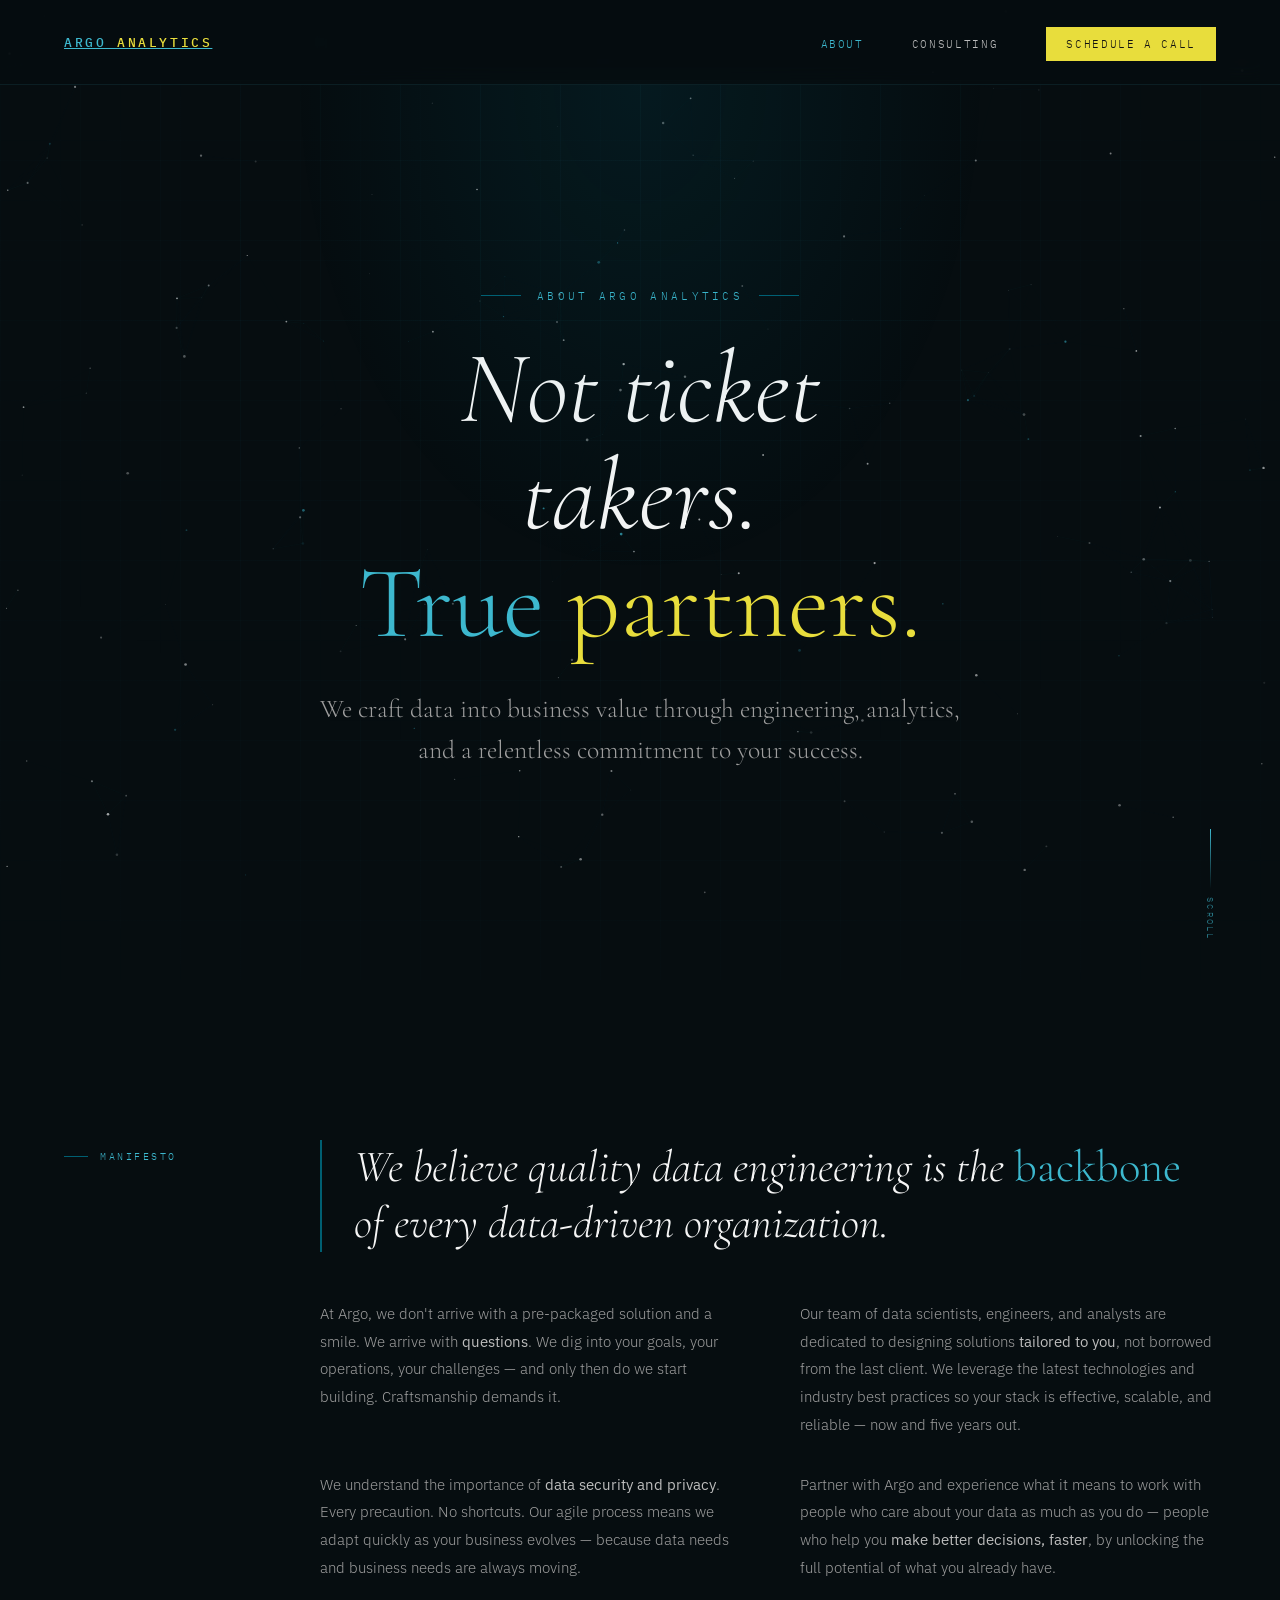
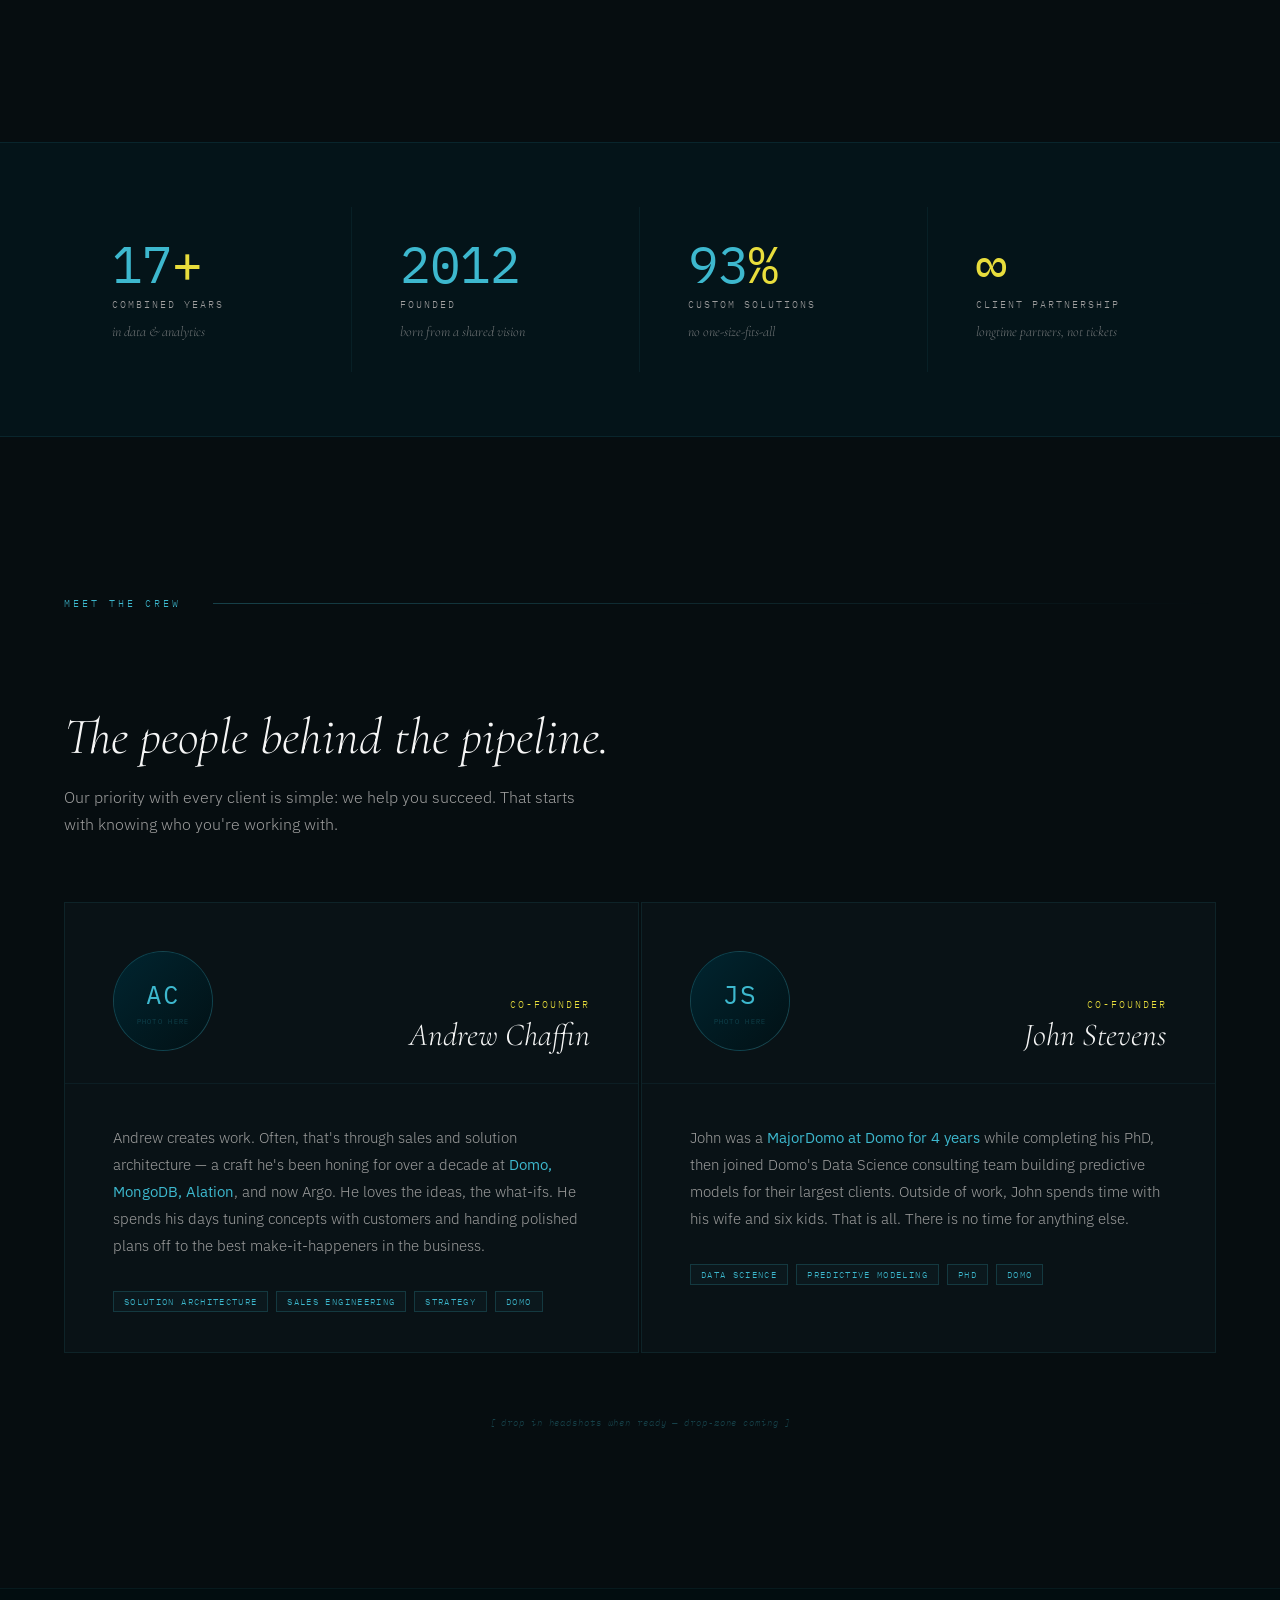
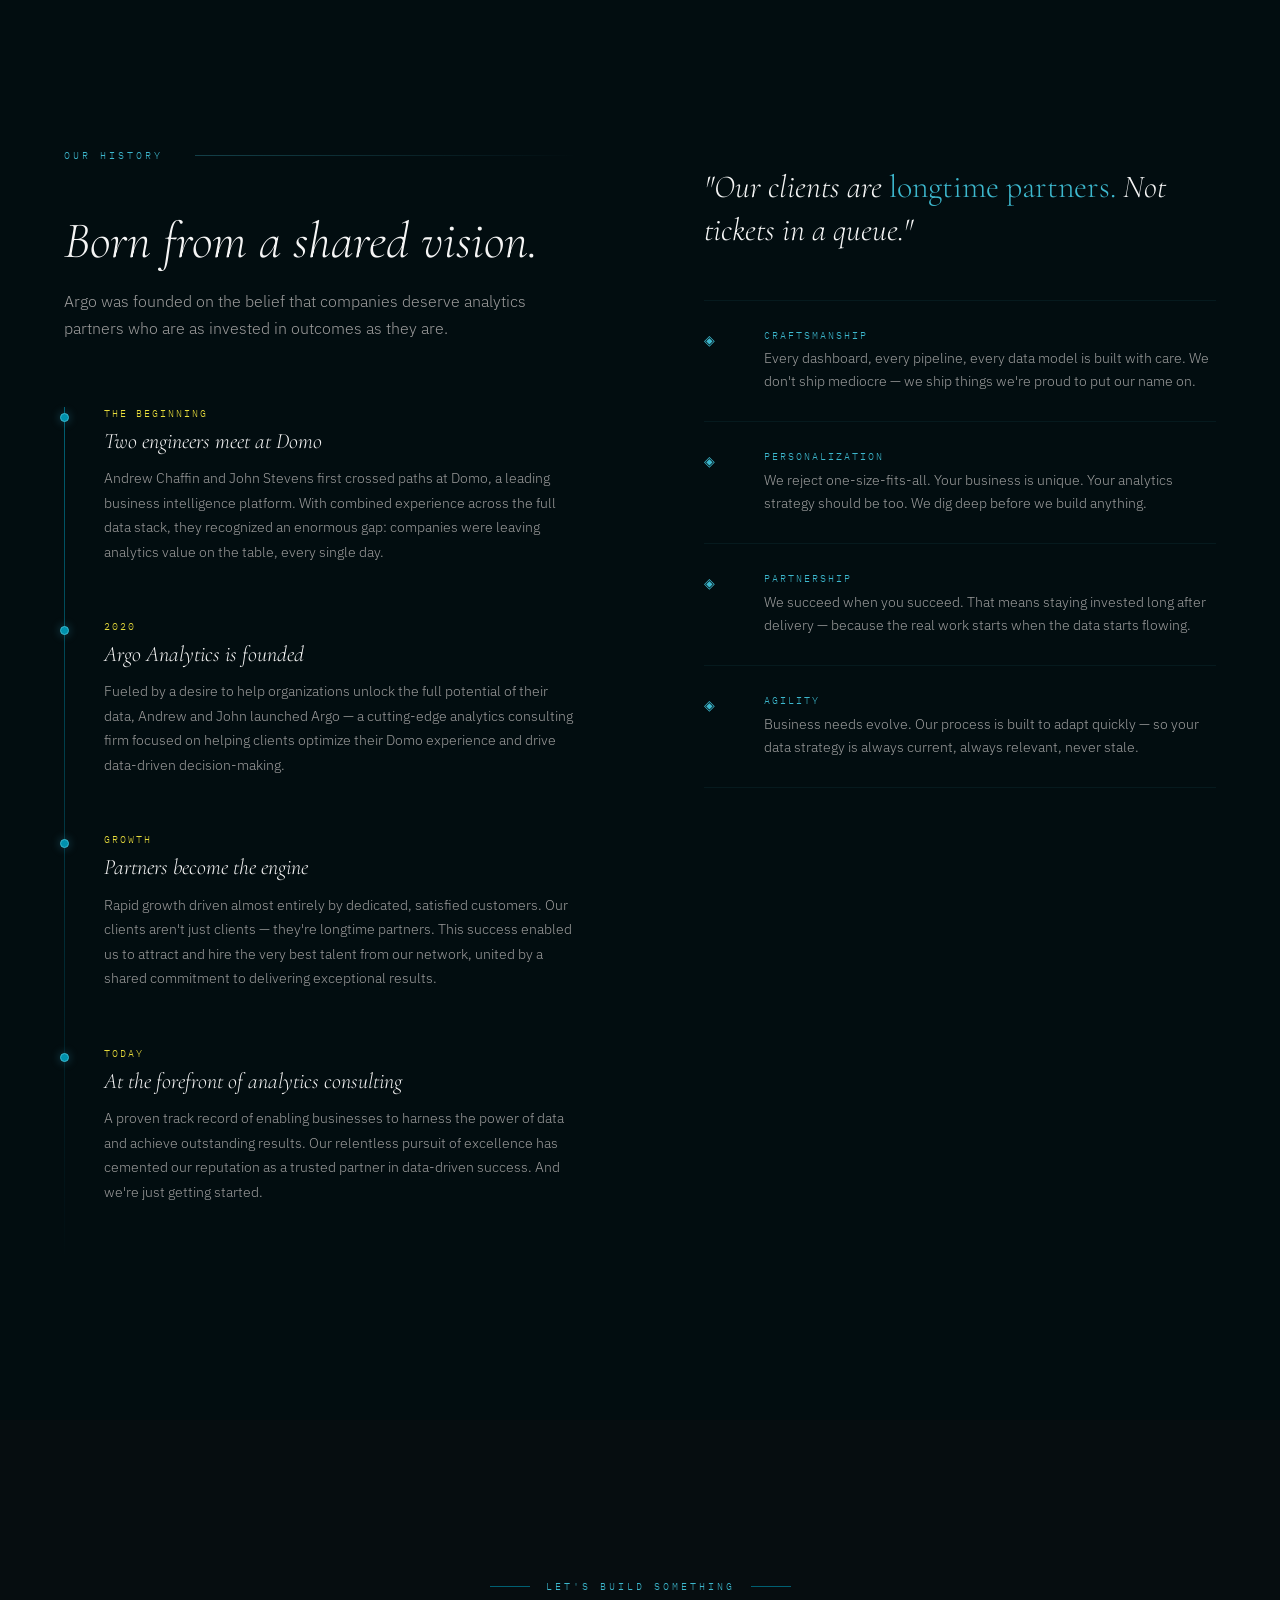
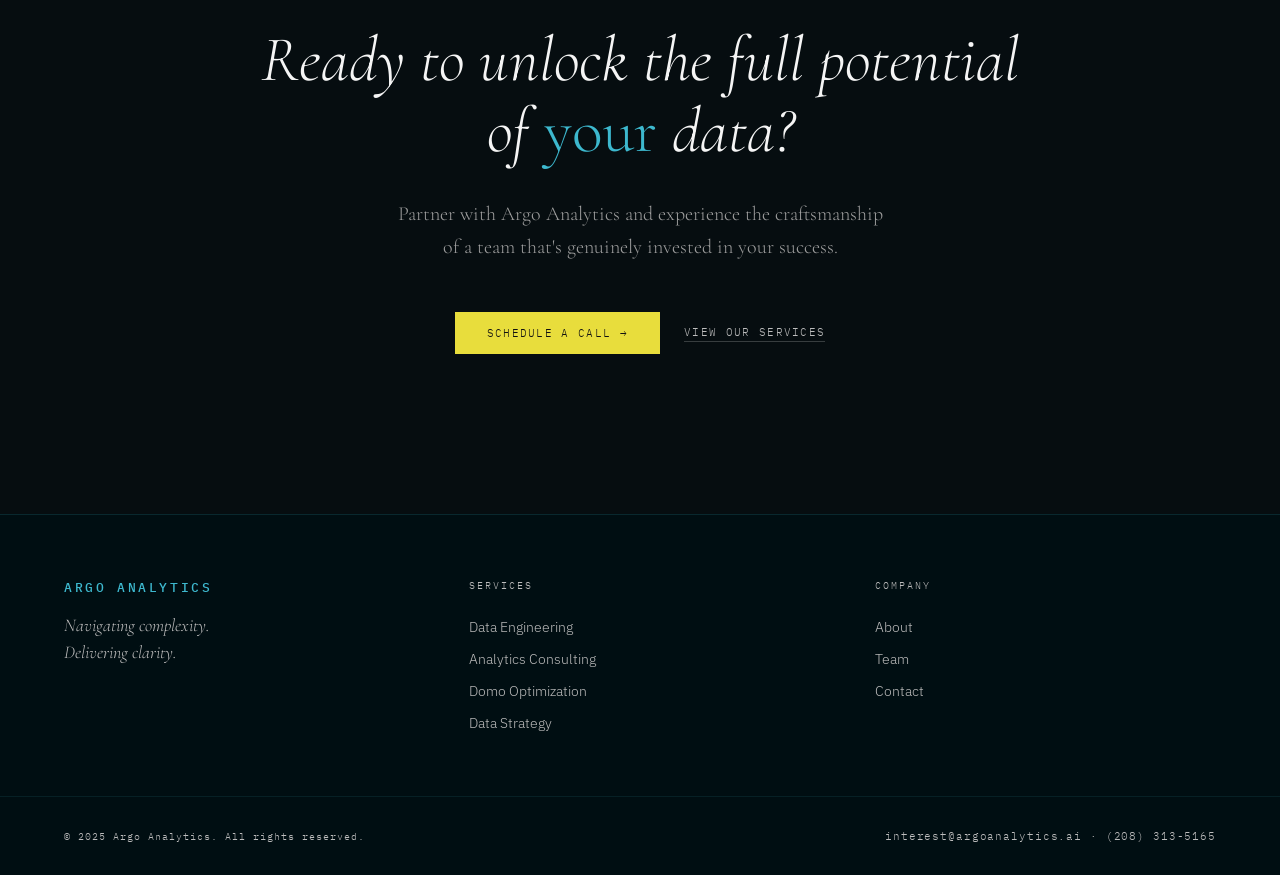
==== commit b4531744: "Make nav logo a link to index.html in all pages Co-Authored-By: Claude Sonnet 4.6 <noreply@anthropic" ====
--- a/argo-about.html
+++ b/argo-about.html
@@ -911,7 +911,7 @@
 <canvas class="star-canvas" id="stars"></canvas>
 
 <nav>
-  <div class="nav-logo">Argo <span>Analytics</span></div>
+  <a href="index.html" class="nav-logo">Argo <span>Analytics</span></a>
   <ul class="nav-links">
     <li><a href="argo-about.html" class="active">About</a></li>
     <li><a href="argo-consulting.html">Consulting</a></li>
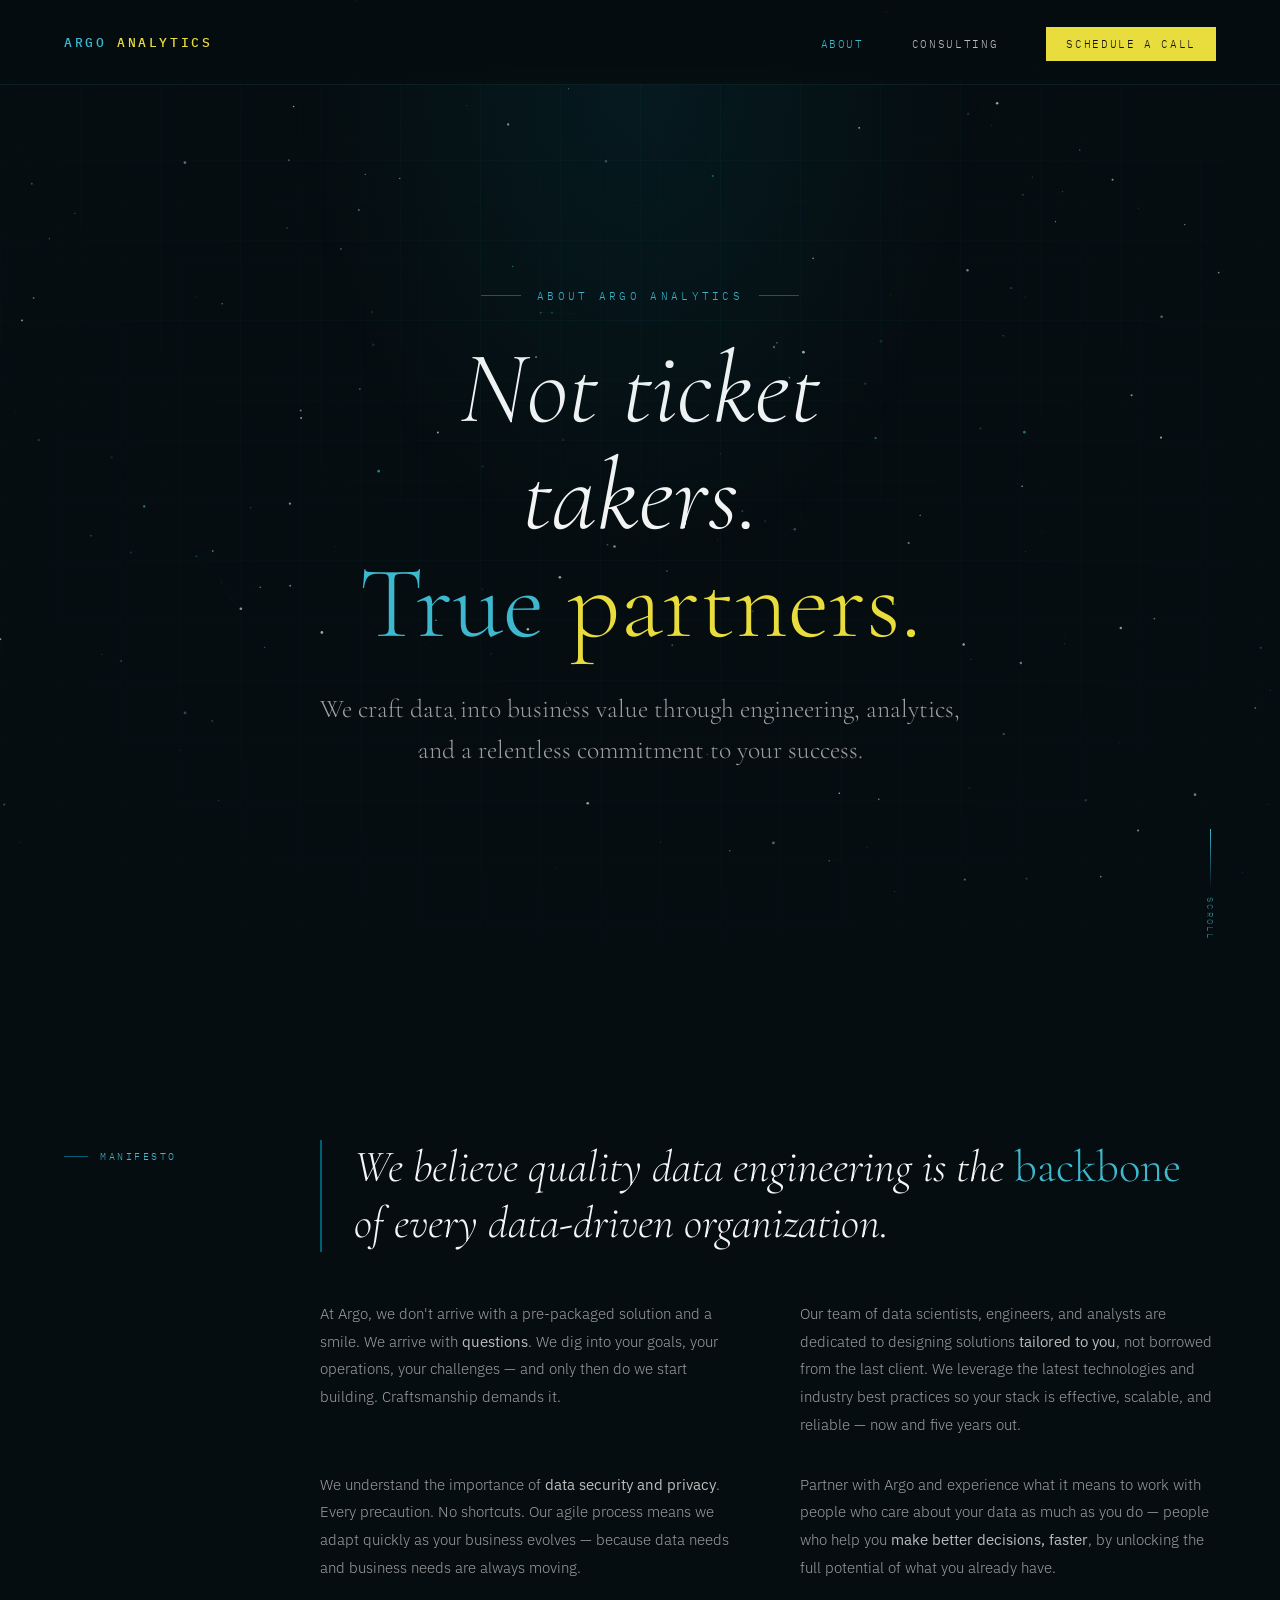
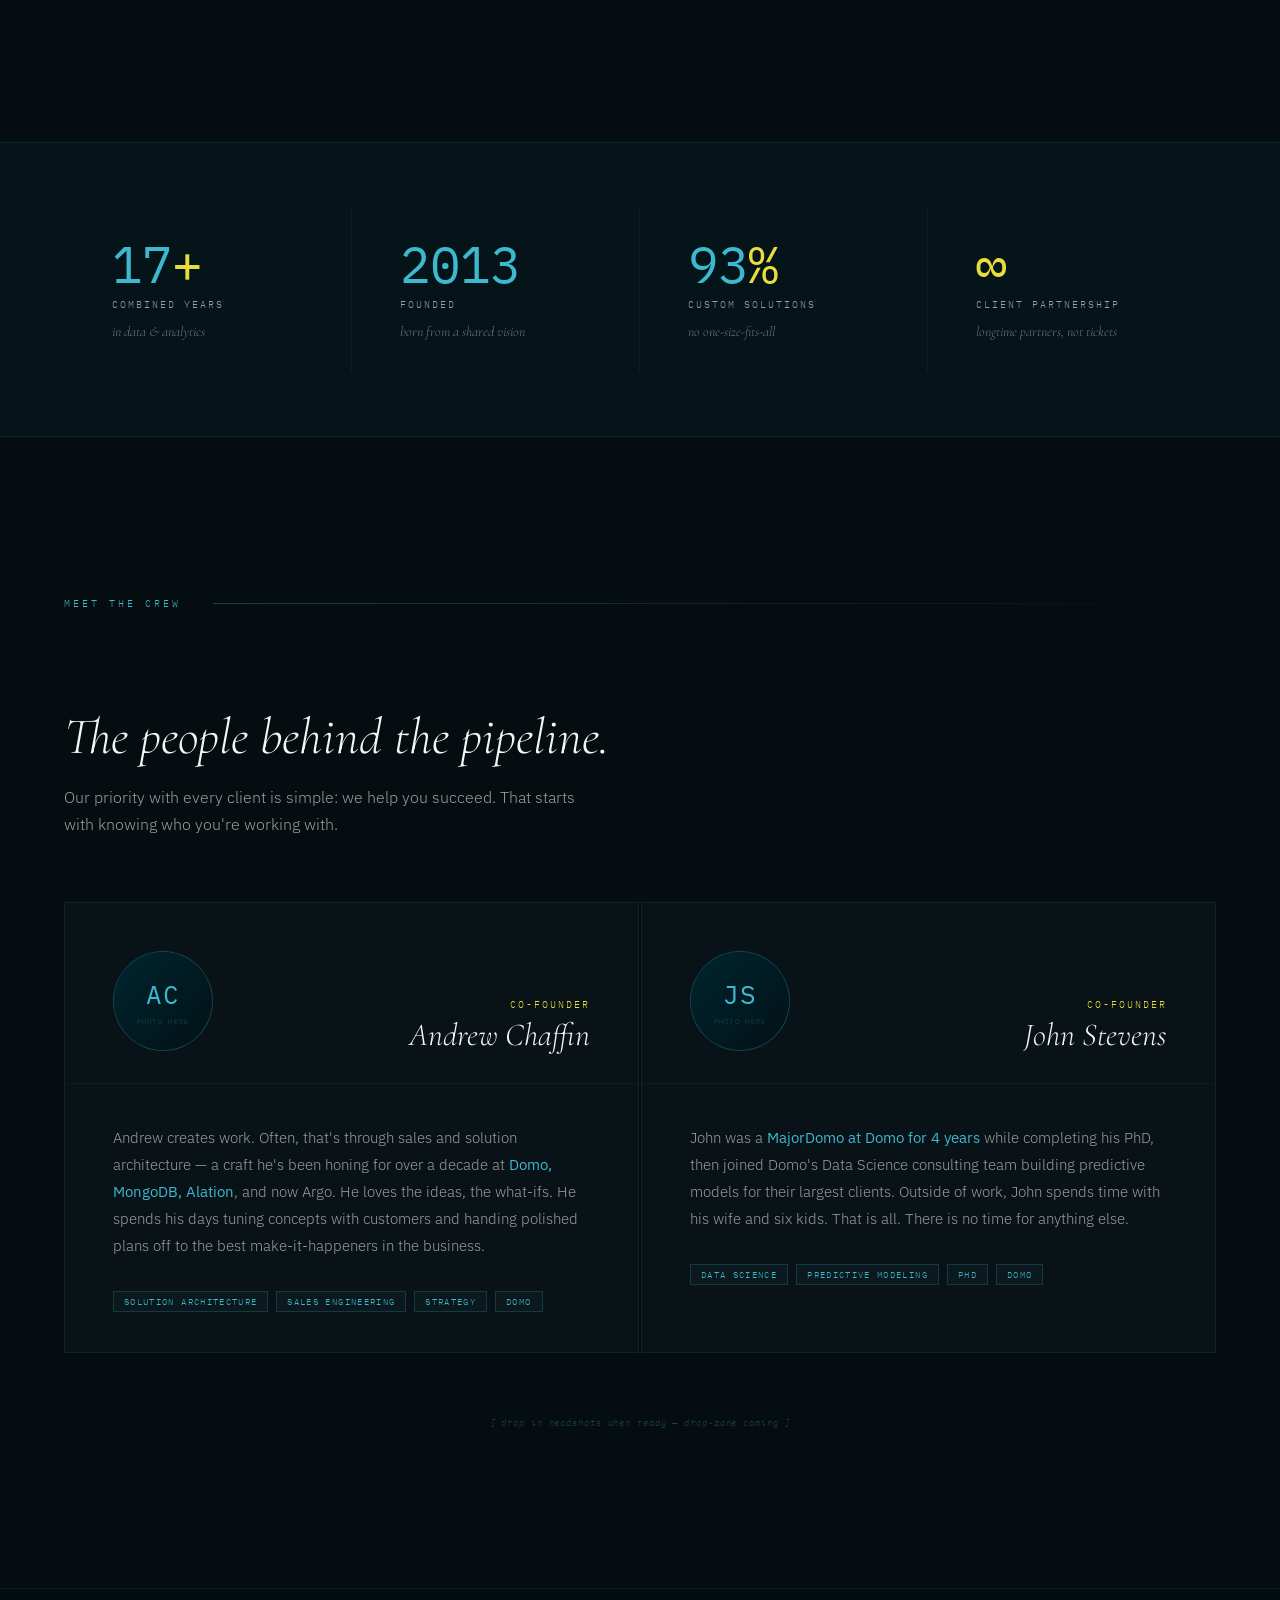
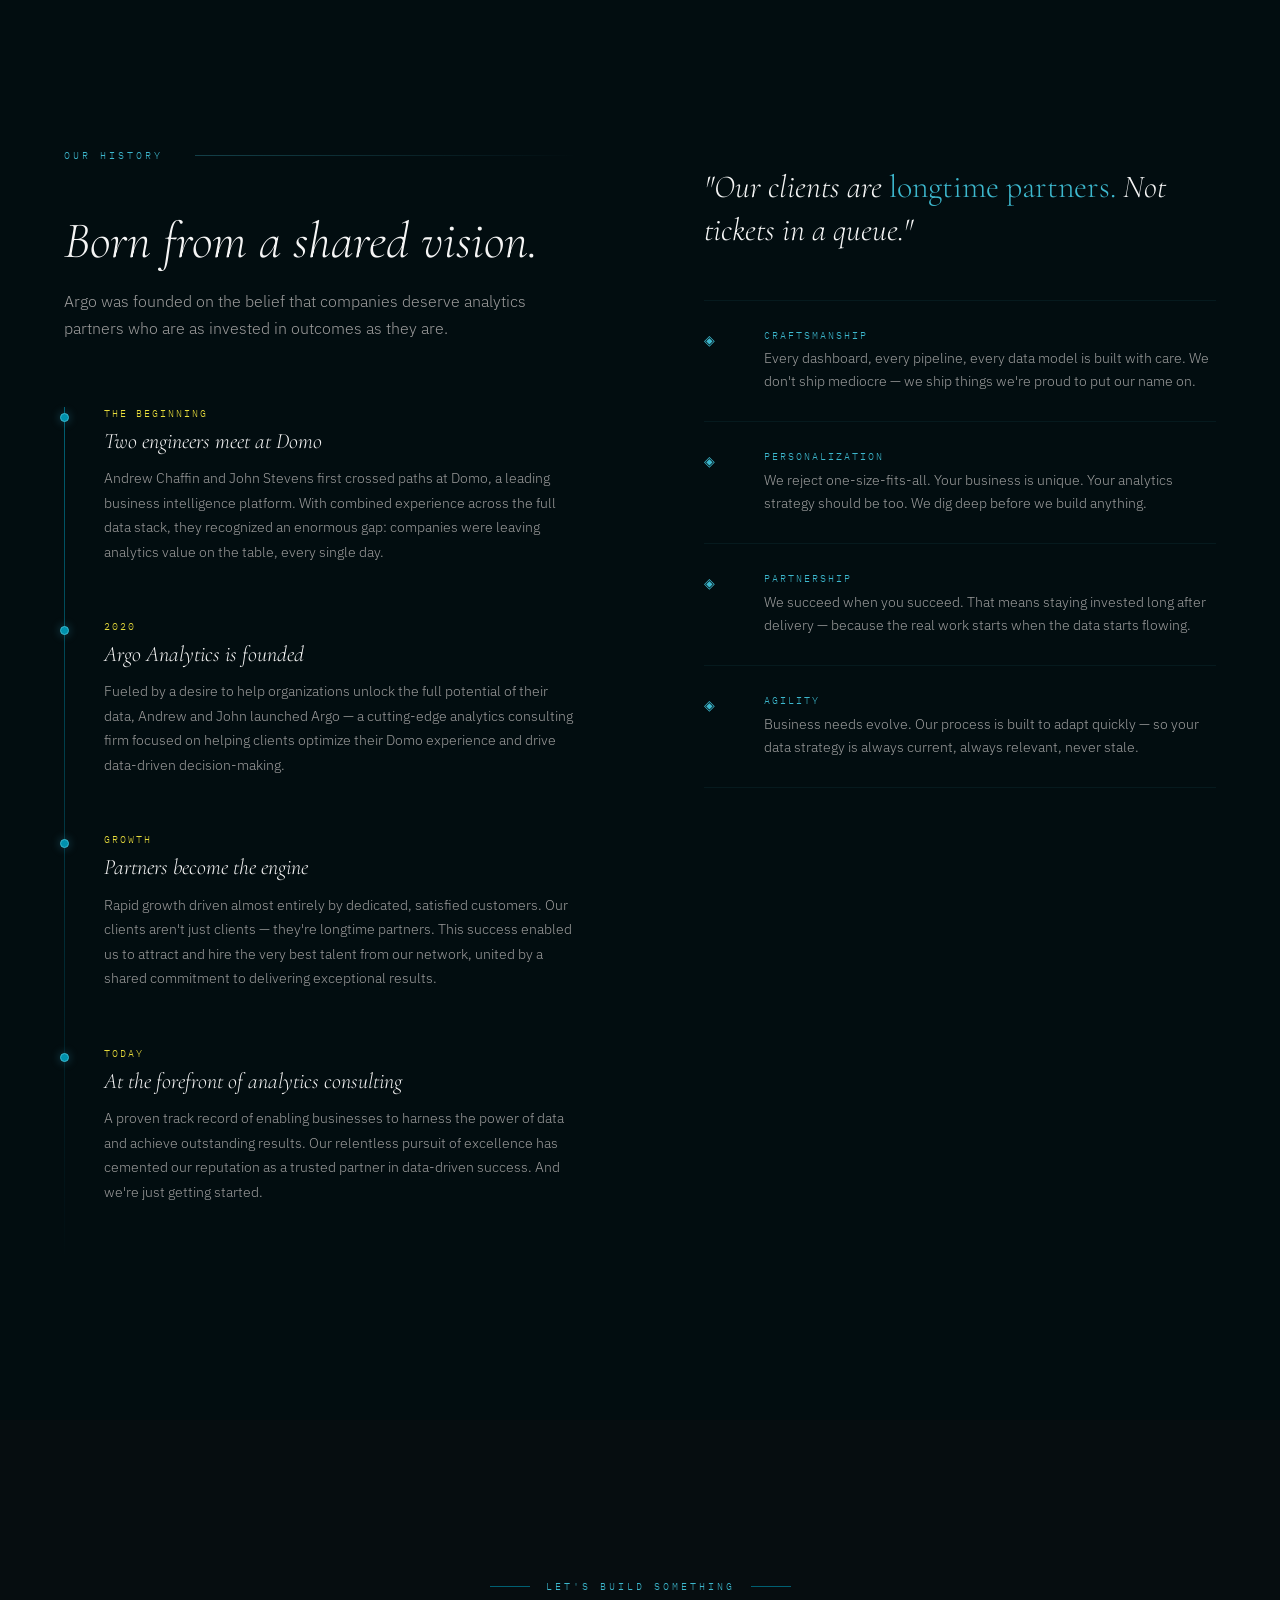
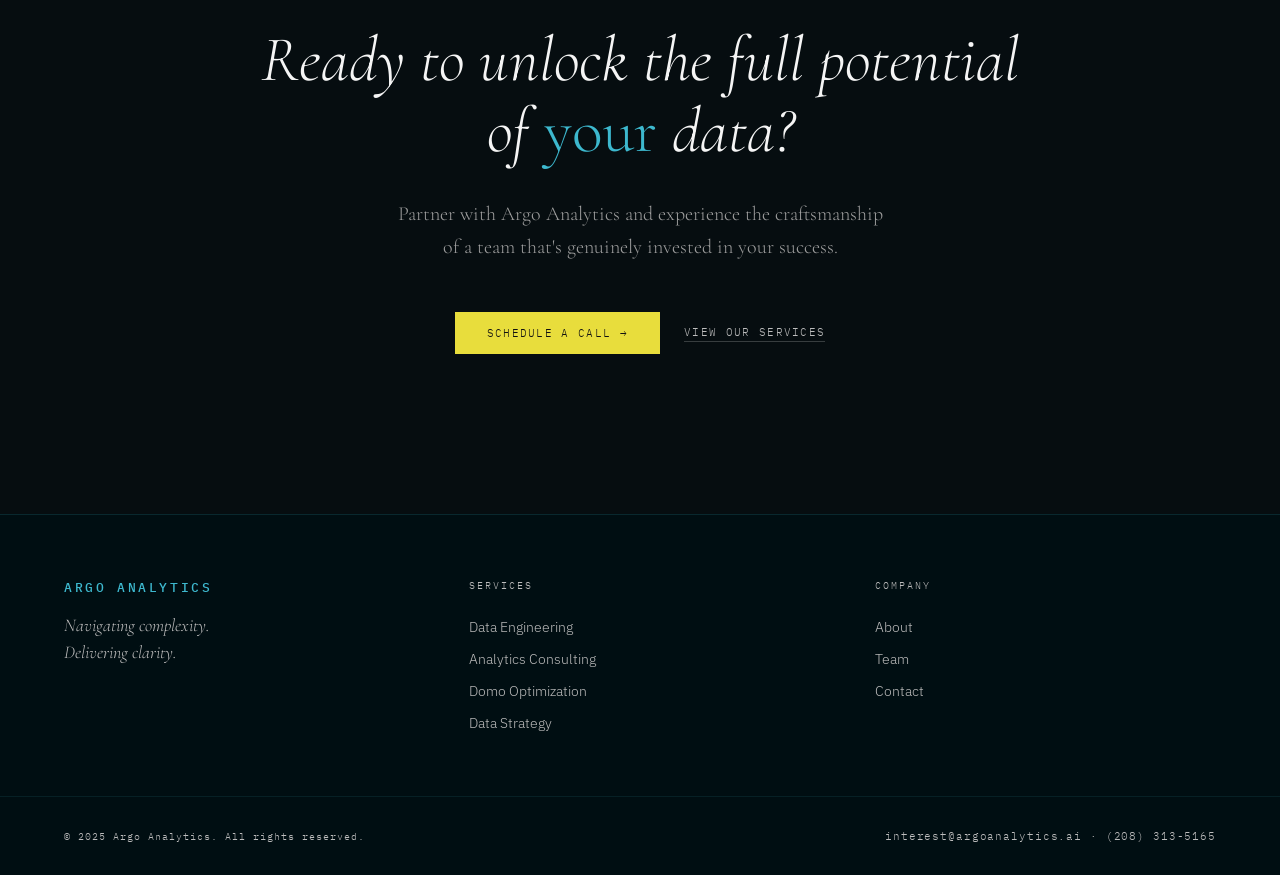
==== commit 3112fabb: "Remove underline from nav logo link across all pages Co-Authored-By: Claude Sonnet 4.6 <noreply@anth" ====
--- a/argo-about.html
+++ b/argo-about.html
@@ -96,6 +96,7 @@
   letter-spacing: 0.2em;
   text-transform: uppercase;
   color: var(--teal-400);
+  text-decoration: none;
 }
 .nav-logo span { color: var(--yellow-500); }
 .nav-links {
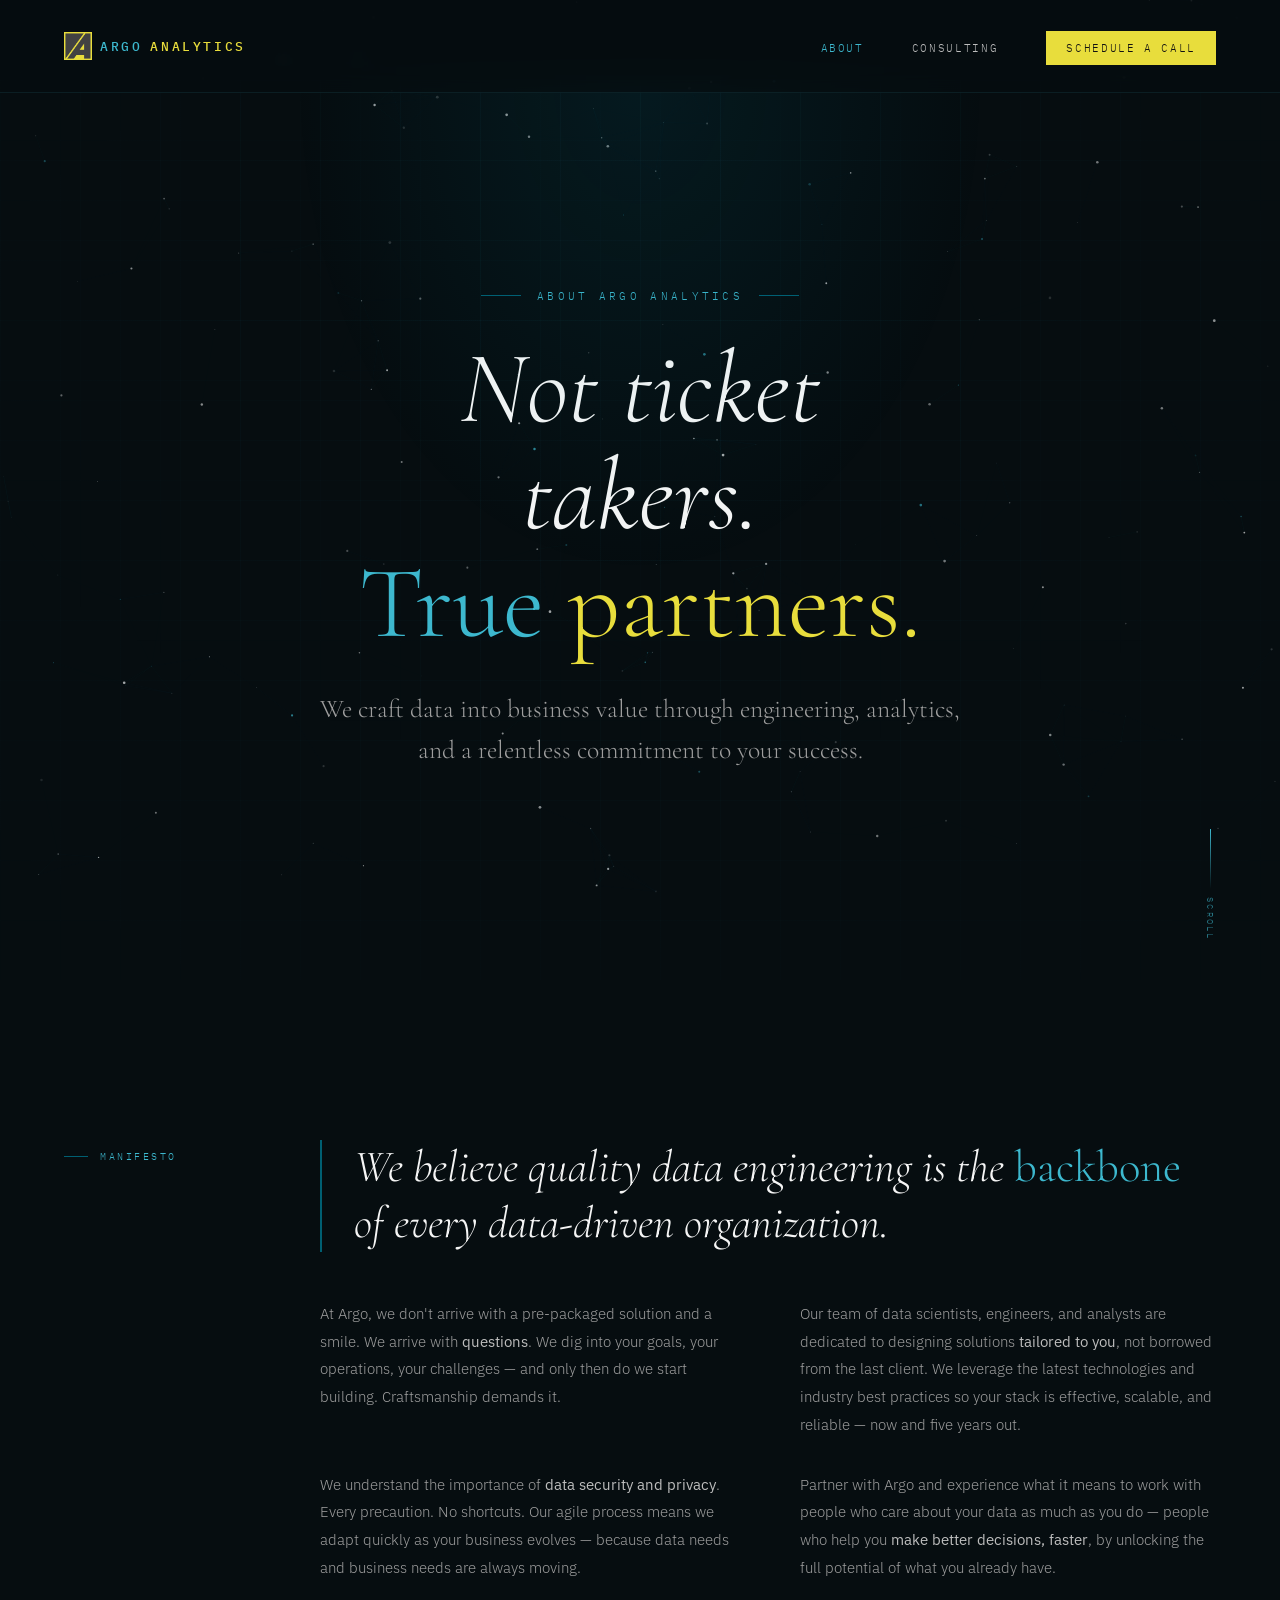
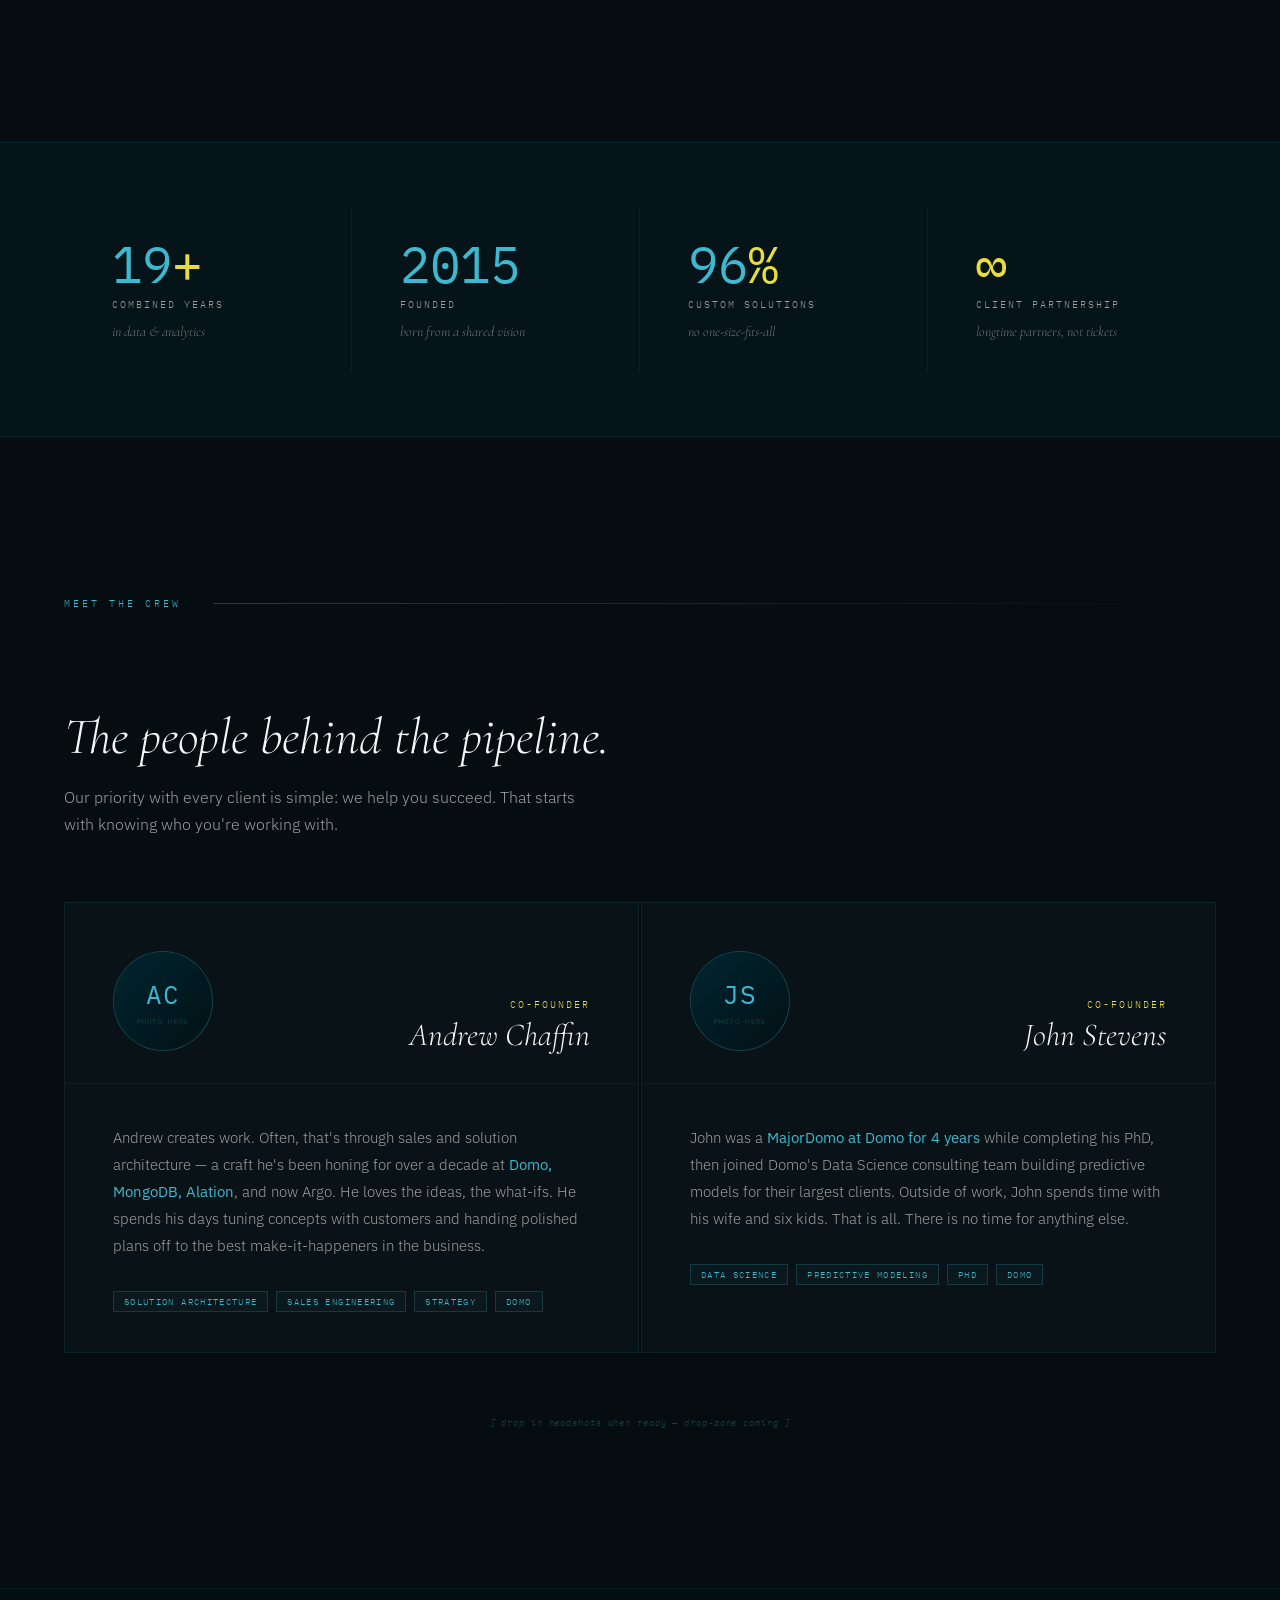
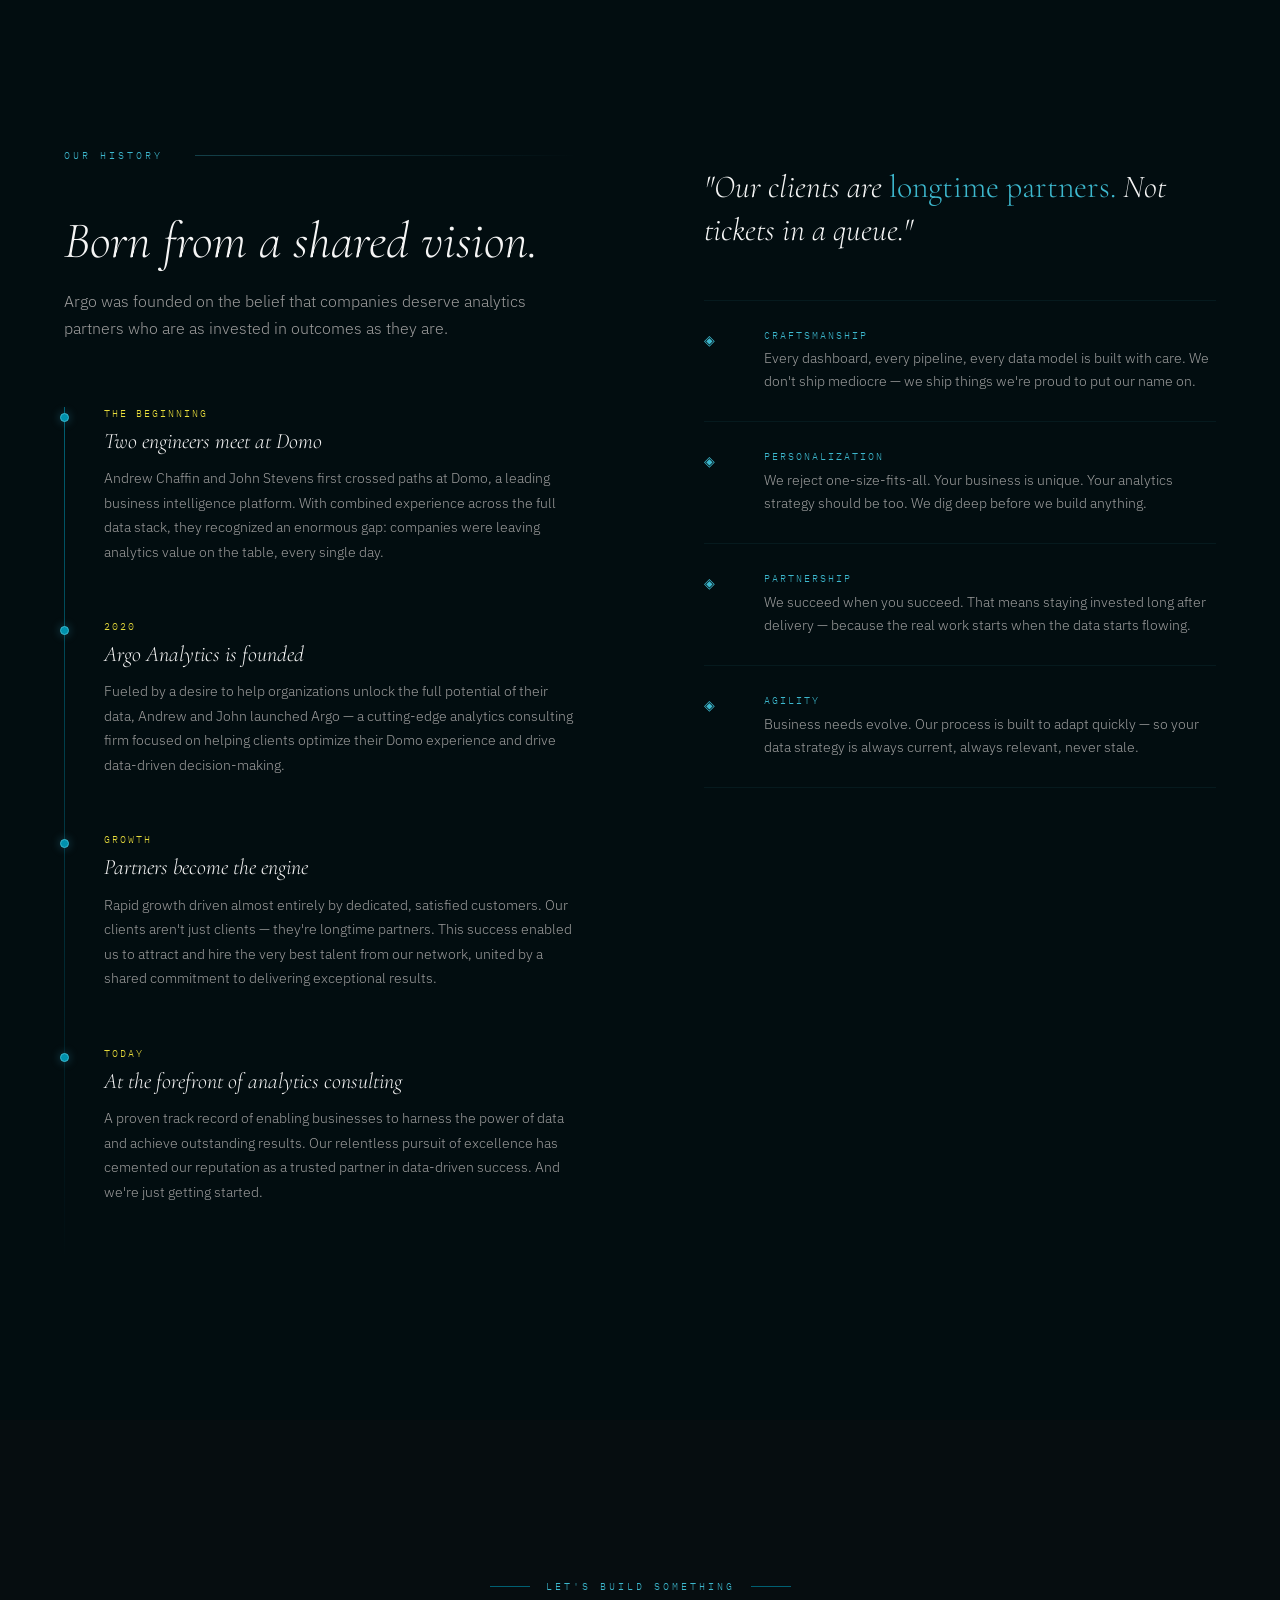
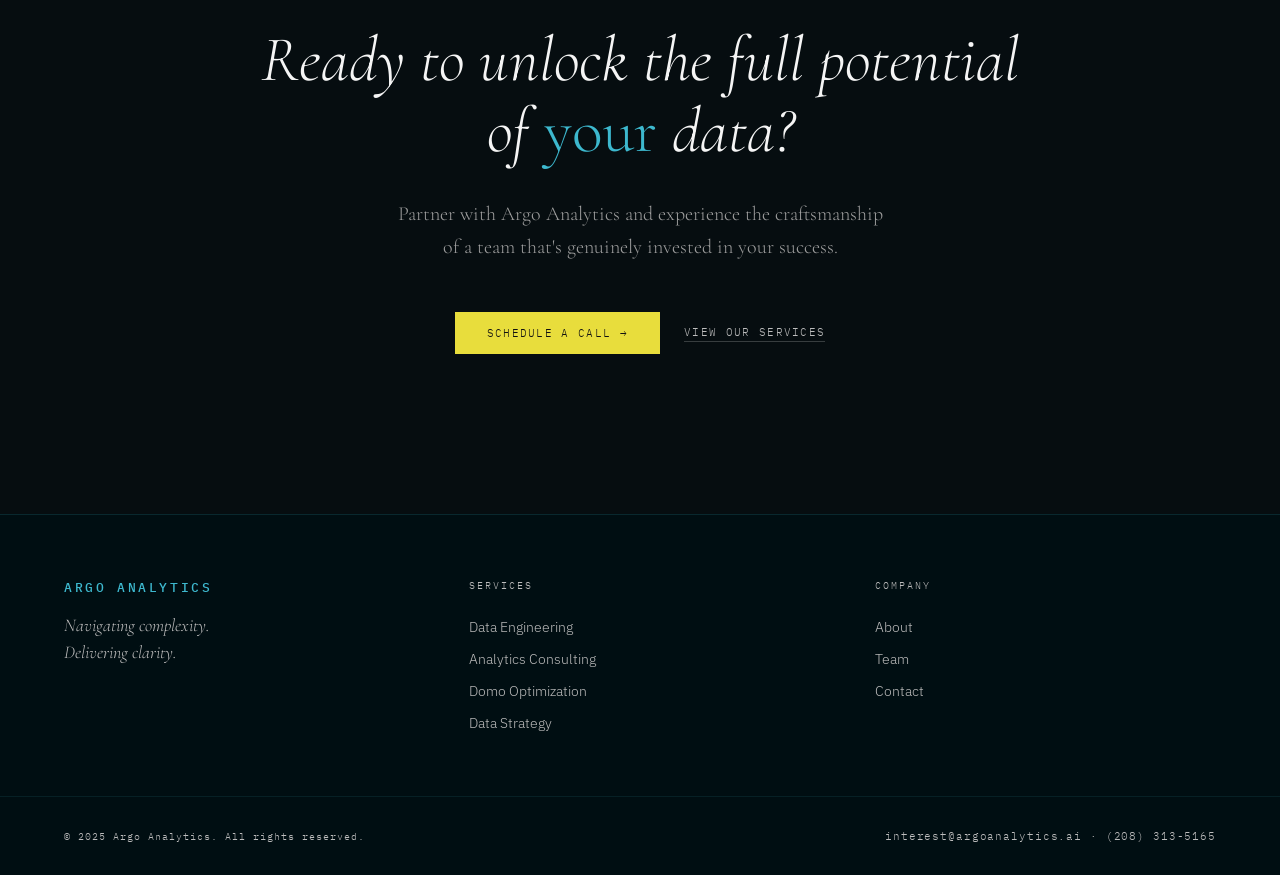
==== commit af6cc00d: "Add Argo logo to nav across all pages Co-Authored-By: Claude Sonnet 4.6 <noreply@anthropic.com>" ====
--- a/argo-about.html
+++ b/argo-about.html
@@ -97,7 +97,11 @@
   text-transform: uppercase;
   color: var(--teal-400);
   text-decoration: none;
-}
+  display: flex;
+  align-items: center;
+  gap: 0.5rem;
+}
+.nav-logo img { height: 28px; width: auto; }
 .nav-logo span { color: var(--yellow-500); }
 .nav-links {
   display: flex;
@@ -912,7 +916,7 @@
 <canvas class="star-canvas" id="stars"></canvas>
 
 <nav>
-  <a href="index.html" class="nav-logo">Argo <span>Analytics</span></a>
+  <a href="index.html" class="nav-logo"><img src="assets/argo.png" alt="Argo logo">Argo <span>Analytics</span></a>
   <ul class="nav-links">
     <li><a href="argo-about.html" class="active">About</a></li>
     <li><a href="argo-consulting.html">Consulting</a></li>
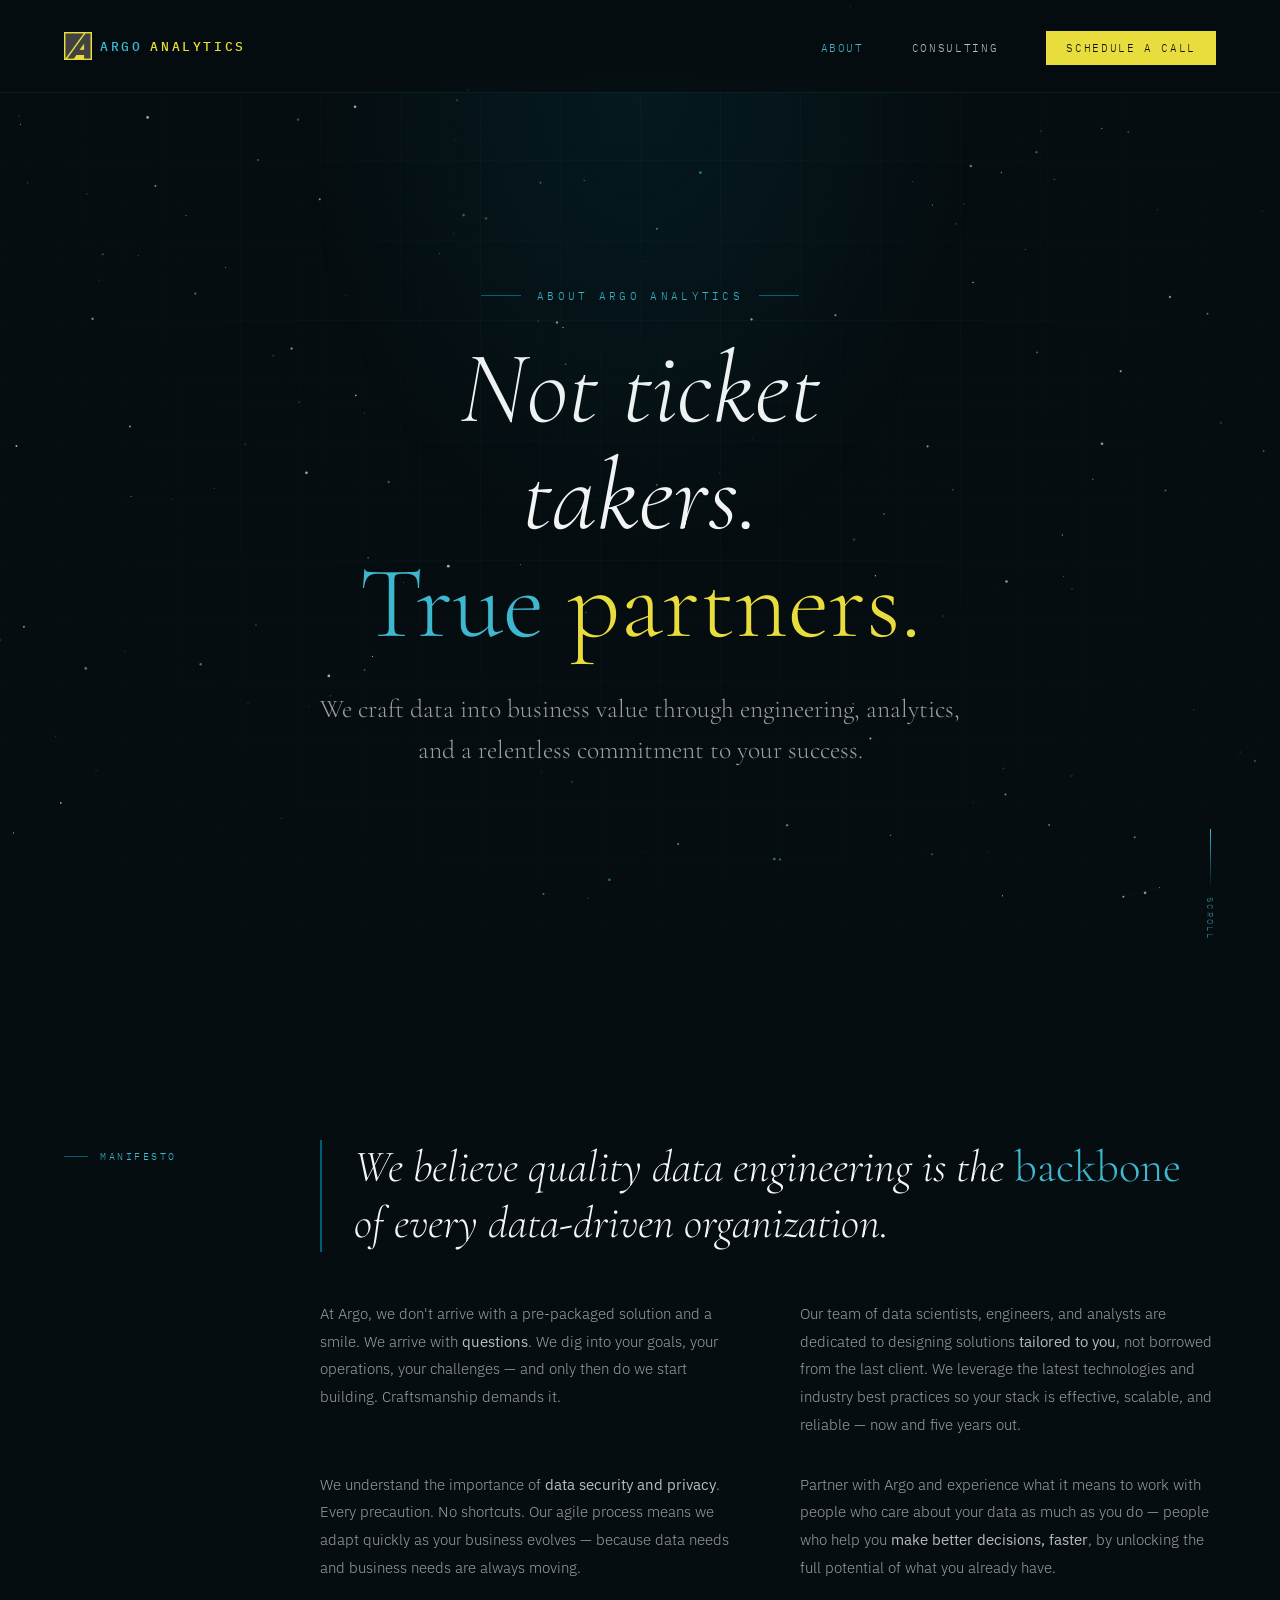
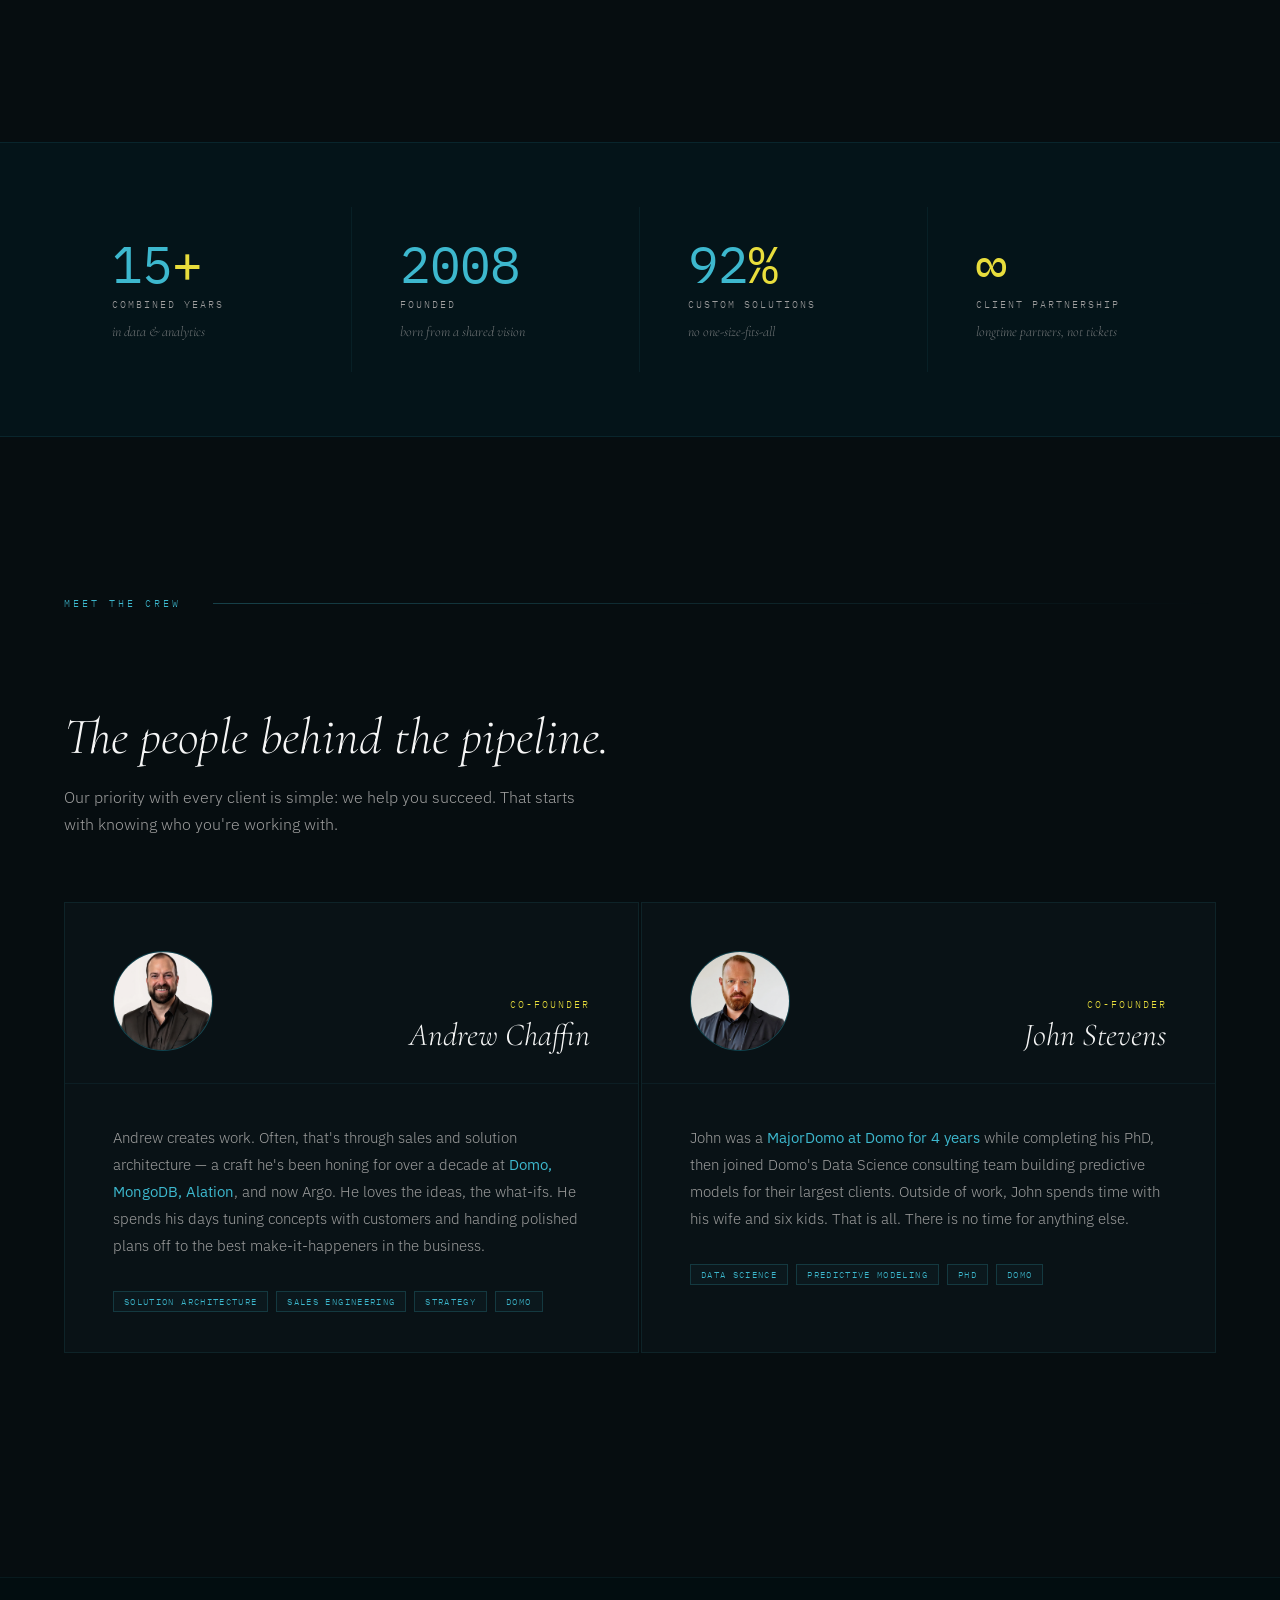
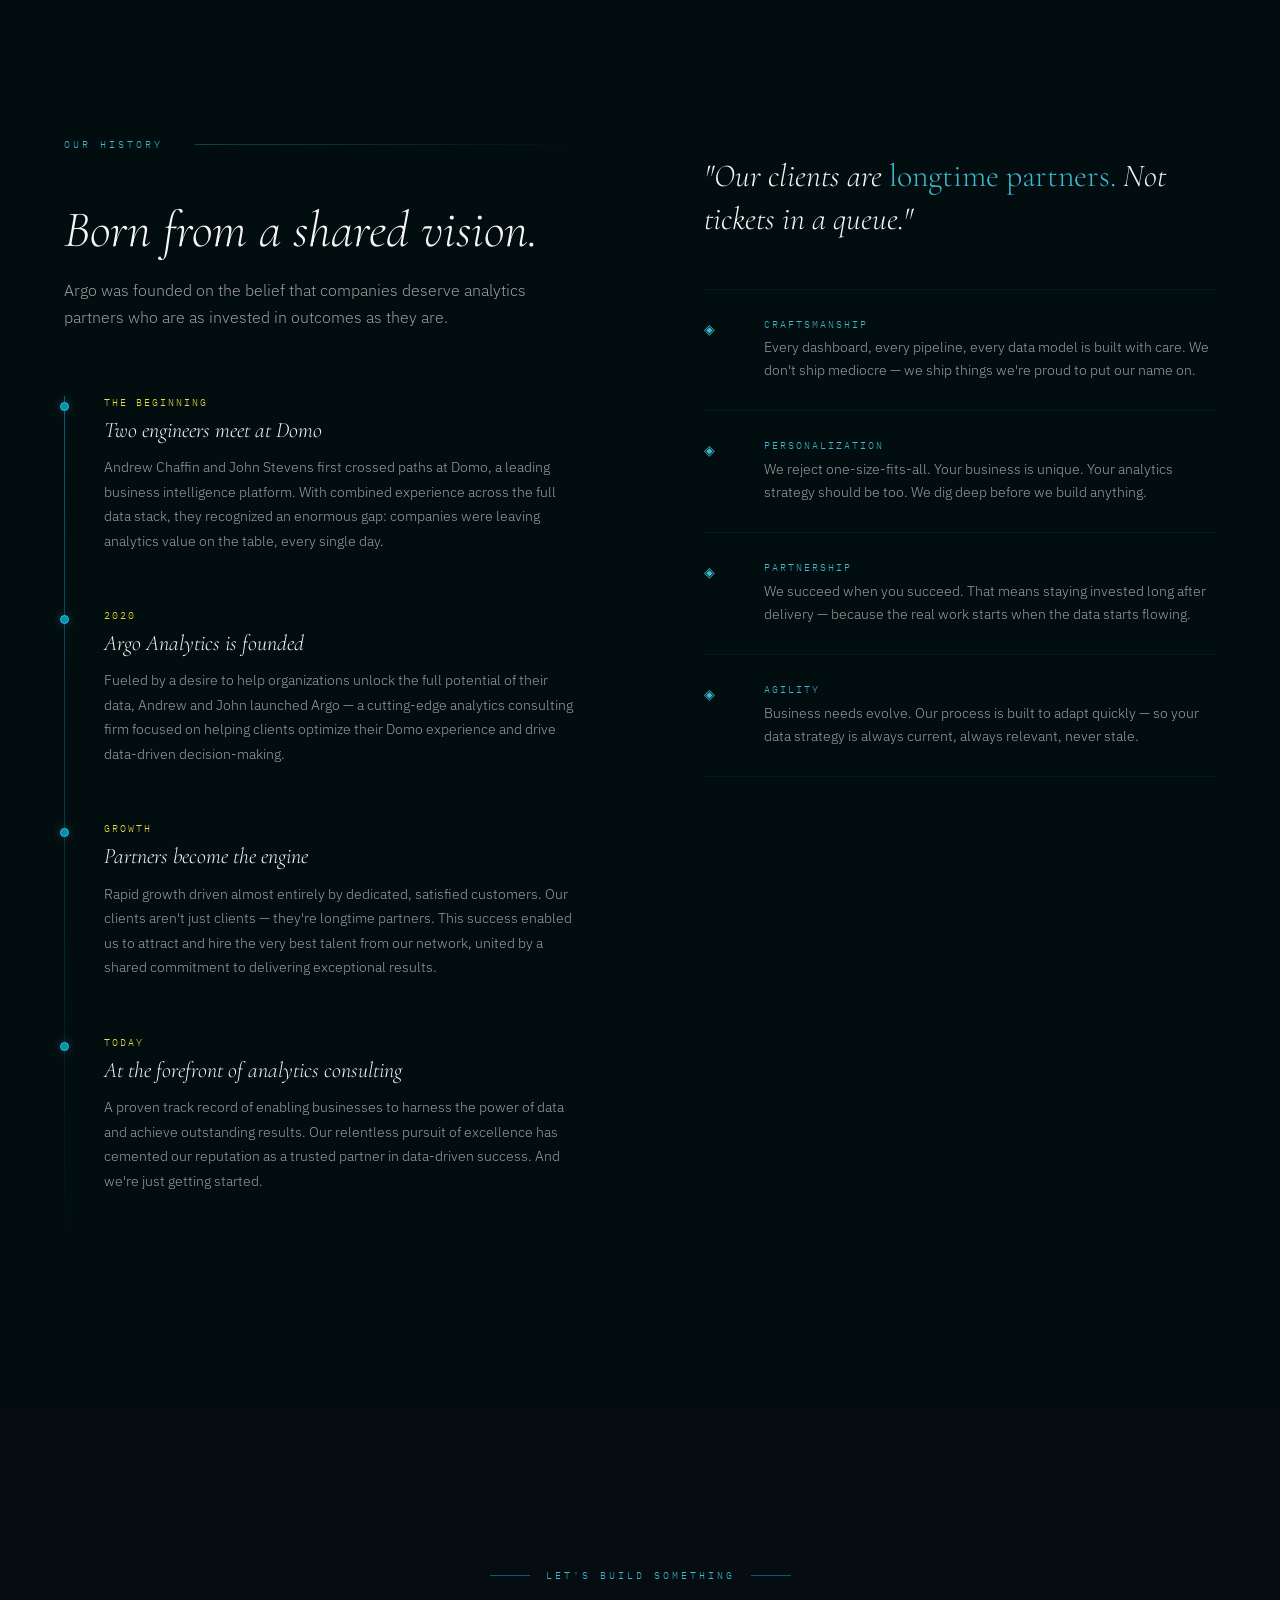
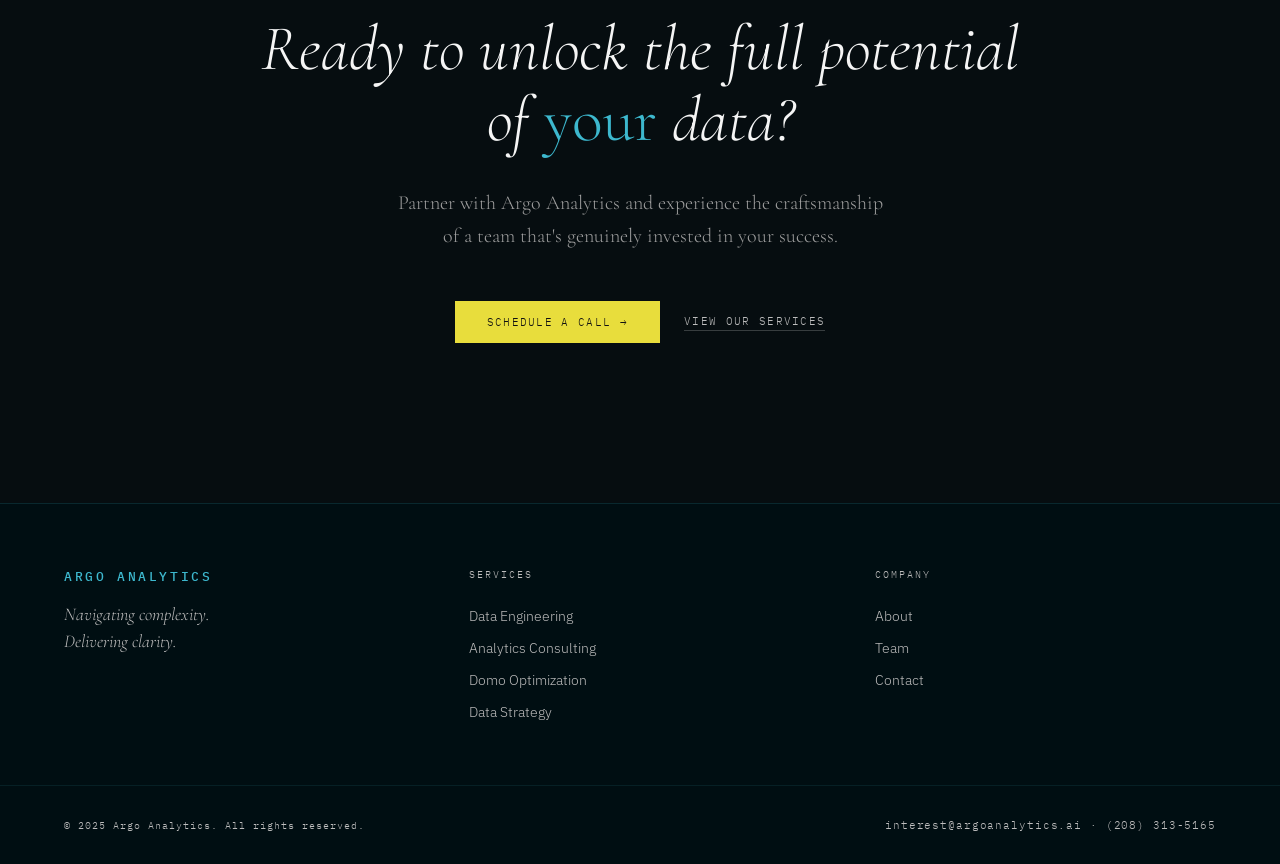
==== commit d37dba14: "Replace founder photo placeholders with real headshots Co-Authored-By: Claude Sonnet 4.6 <noreply@an" ====
--- a/argo-about.html
+++ b/argo-about.html
@@ -454,6 +454,13 @@
   flex-shrink: 0;
   position: relative;
 }
+.founder-avatar img {
+  width: 100%;
+  height: 100%;
+  object-fit: cover;
+  object-position: center top;
+}
+
 .founder-avatar-inner {
   width: 100%;
   height: 100%;
@@ -1032,10 +1039,7 @@
       <div class="founder-card reveal">
         <div class="founder-top">
           <div class="founder-avatar">
-            <div class="photo-ph">
-              <div class="photo-ph-initials">AC</div>
-              <div class="photo-ph-label">Photo here</div>
-            </div>
+            <img src="assets/andrew.png" alt="Andrew Chaffin">
           </div>
           <div class="founder-meta">
             <div class="founder-role">Co-Founder</div>
@@ -1064,10 +1068,7 @@
       <div class="founder-card reveal reveal-delay-1">
         <div class="founder-top">
           <div class="founder-avatar">
-            <div class="photo-ph">
-              <div class="photo-ph-initials">JS</div>
-              <div class="photo-ph-label">Photo here</div>
-            </div>
+            <img src="assets/john.png" alt="John Stevens">
           </div>
           <div class="founder-meta">
             <div class="founder-role">Co-Founder</div>
@@ -1092,7 +1093,6 @@
       </div>
 
     </div>
-    <p class="photo-placeholder-note">[ drop in headshots when ready — drop-zone coming ]</p>
   </section>
 
   <!-- ORIGIN / HISTORY -->
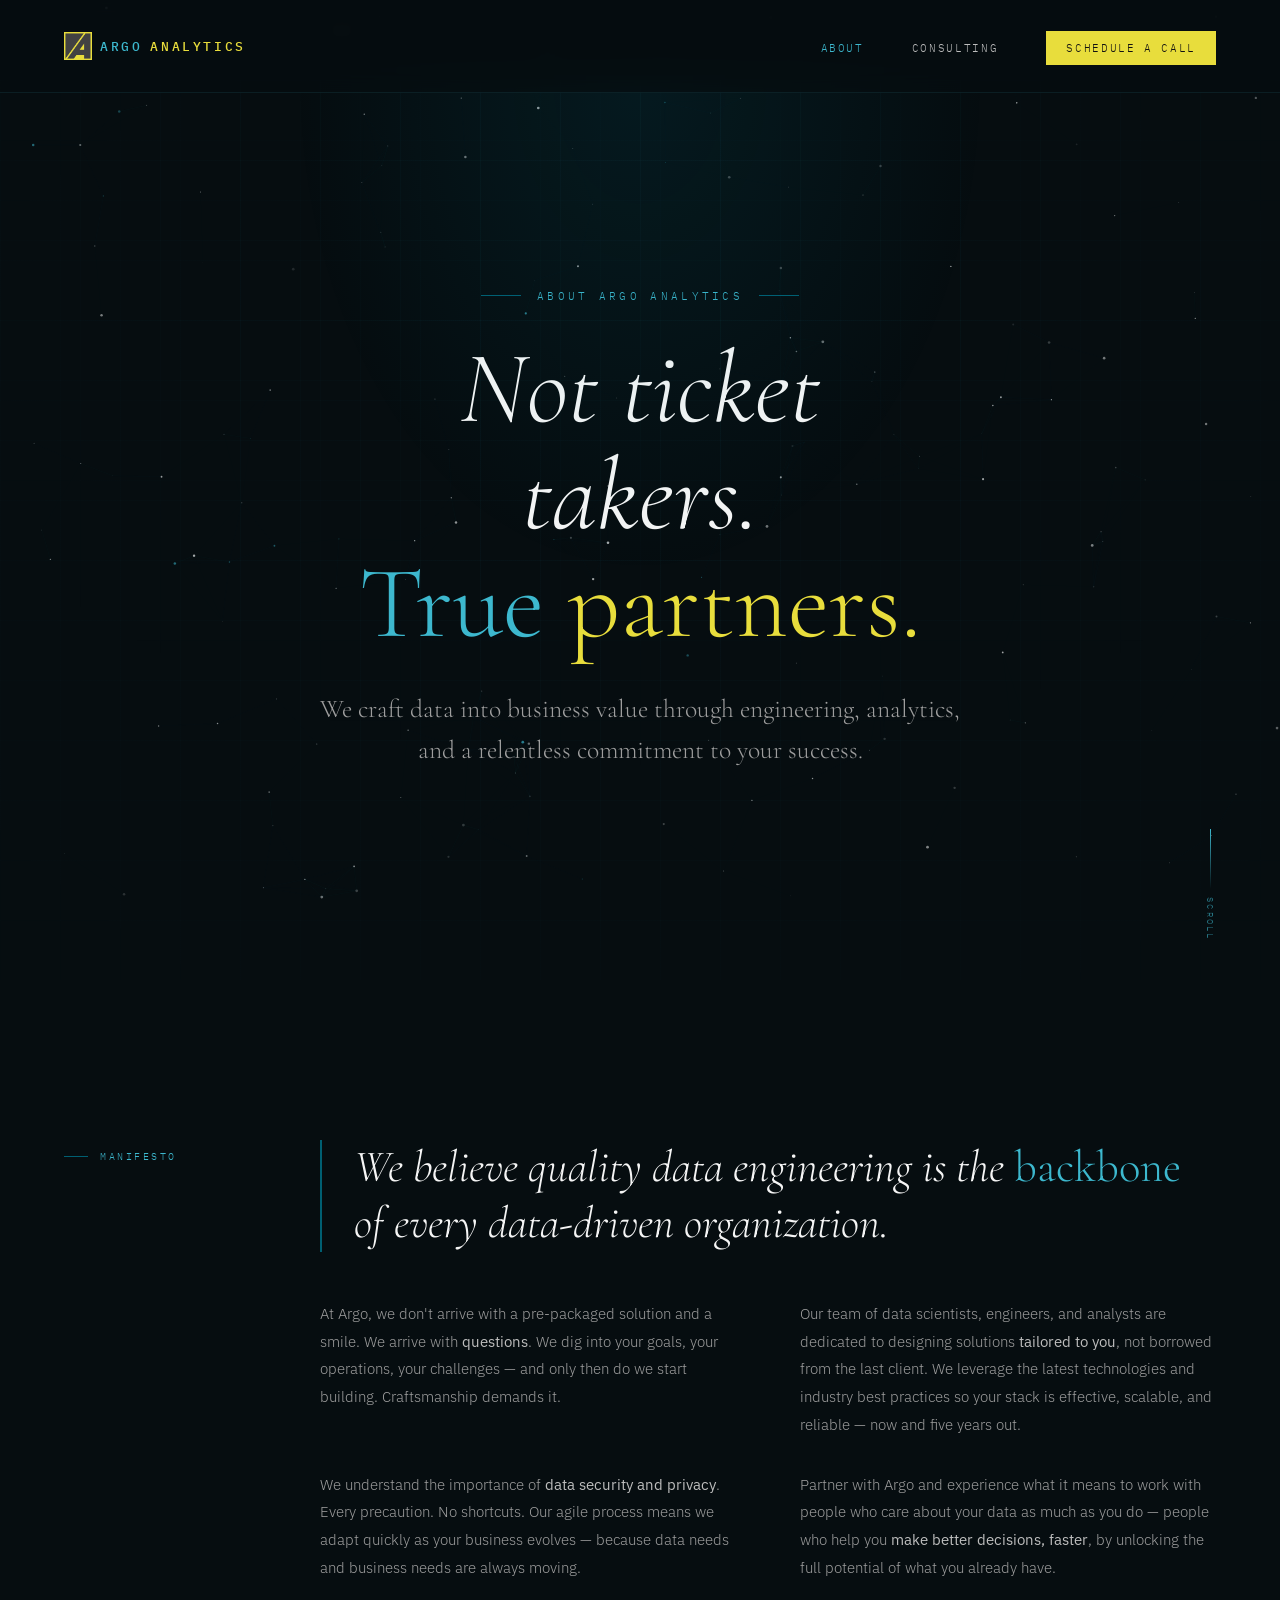
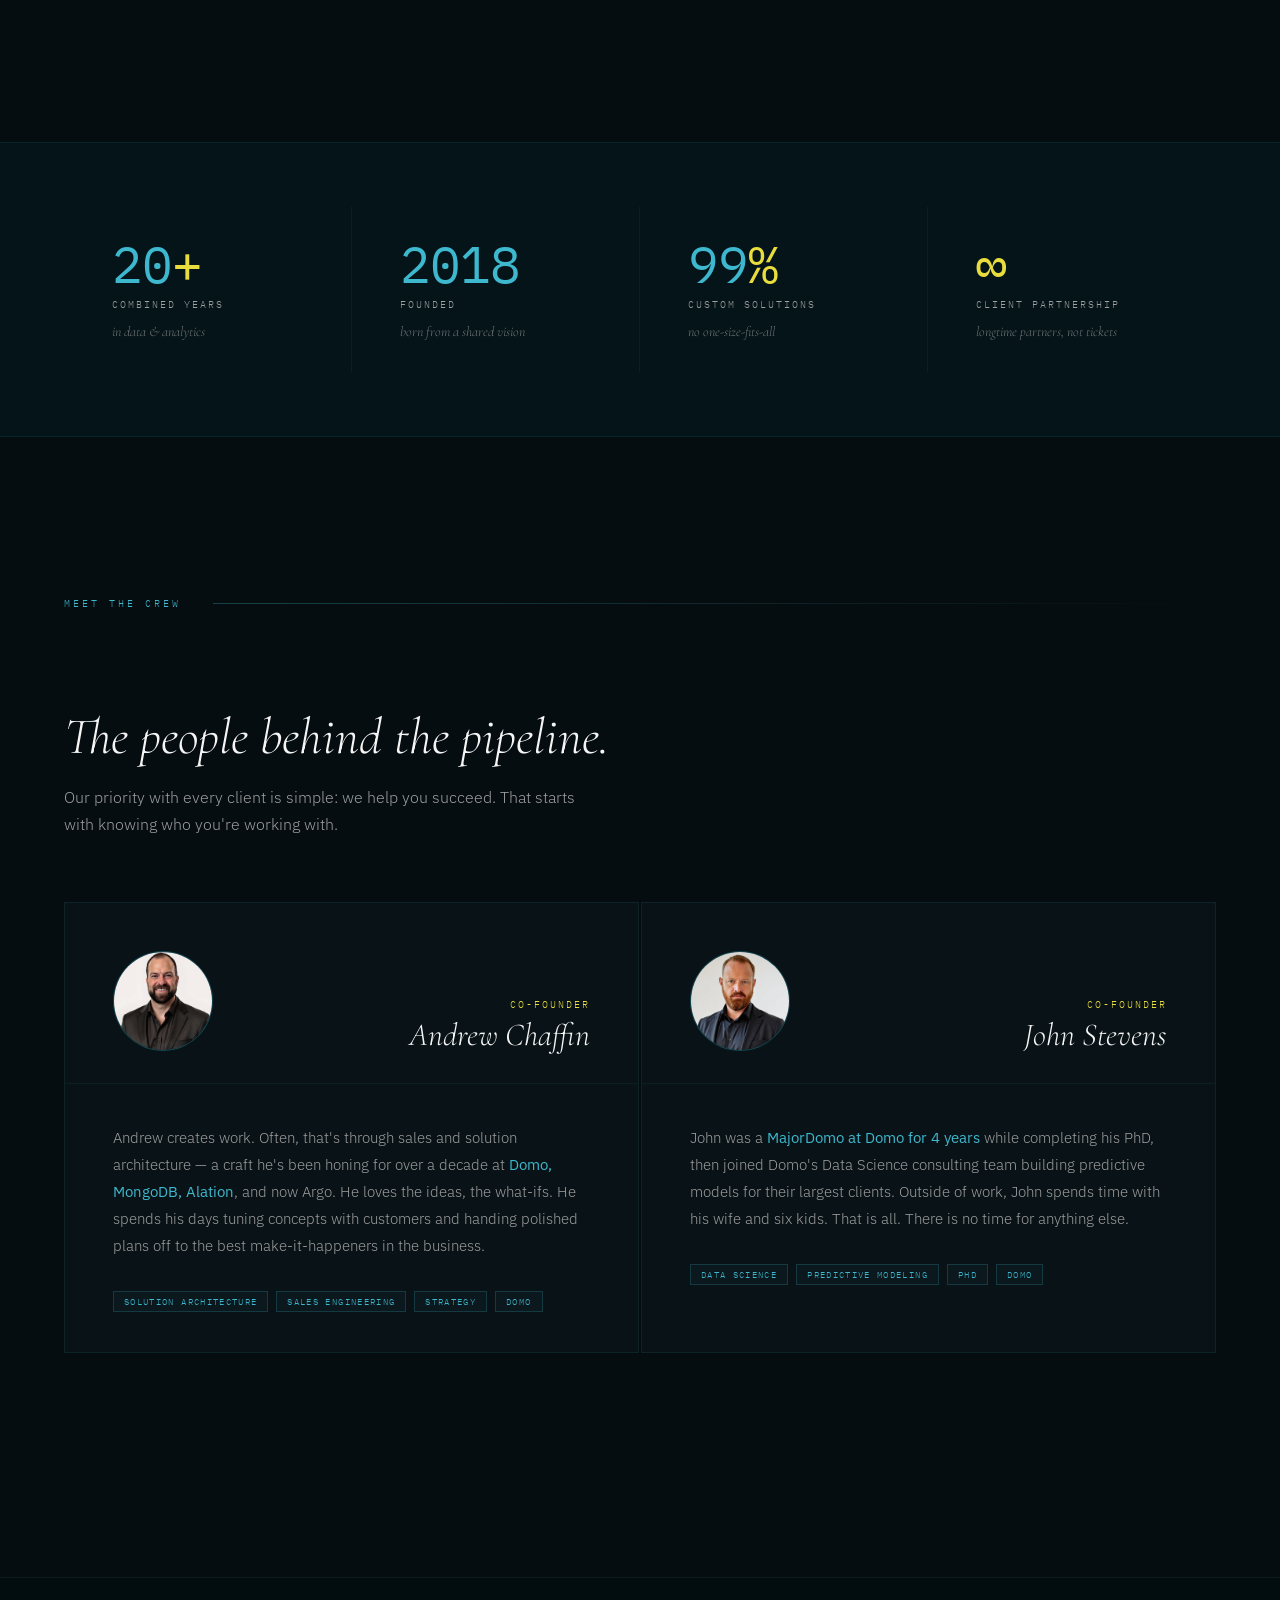
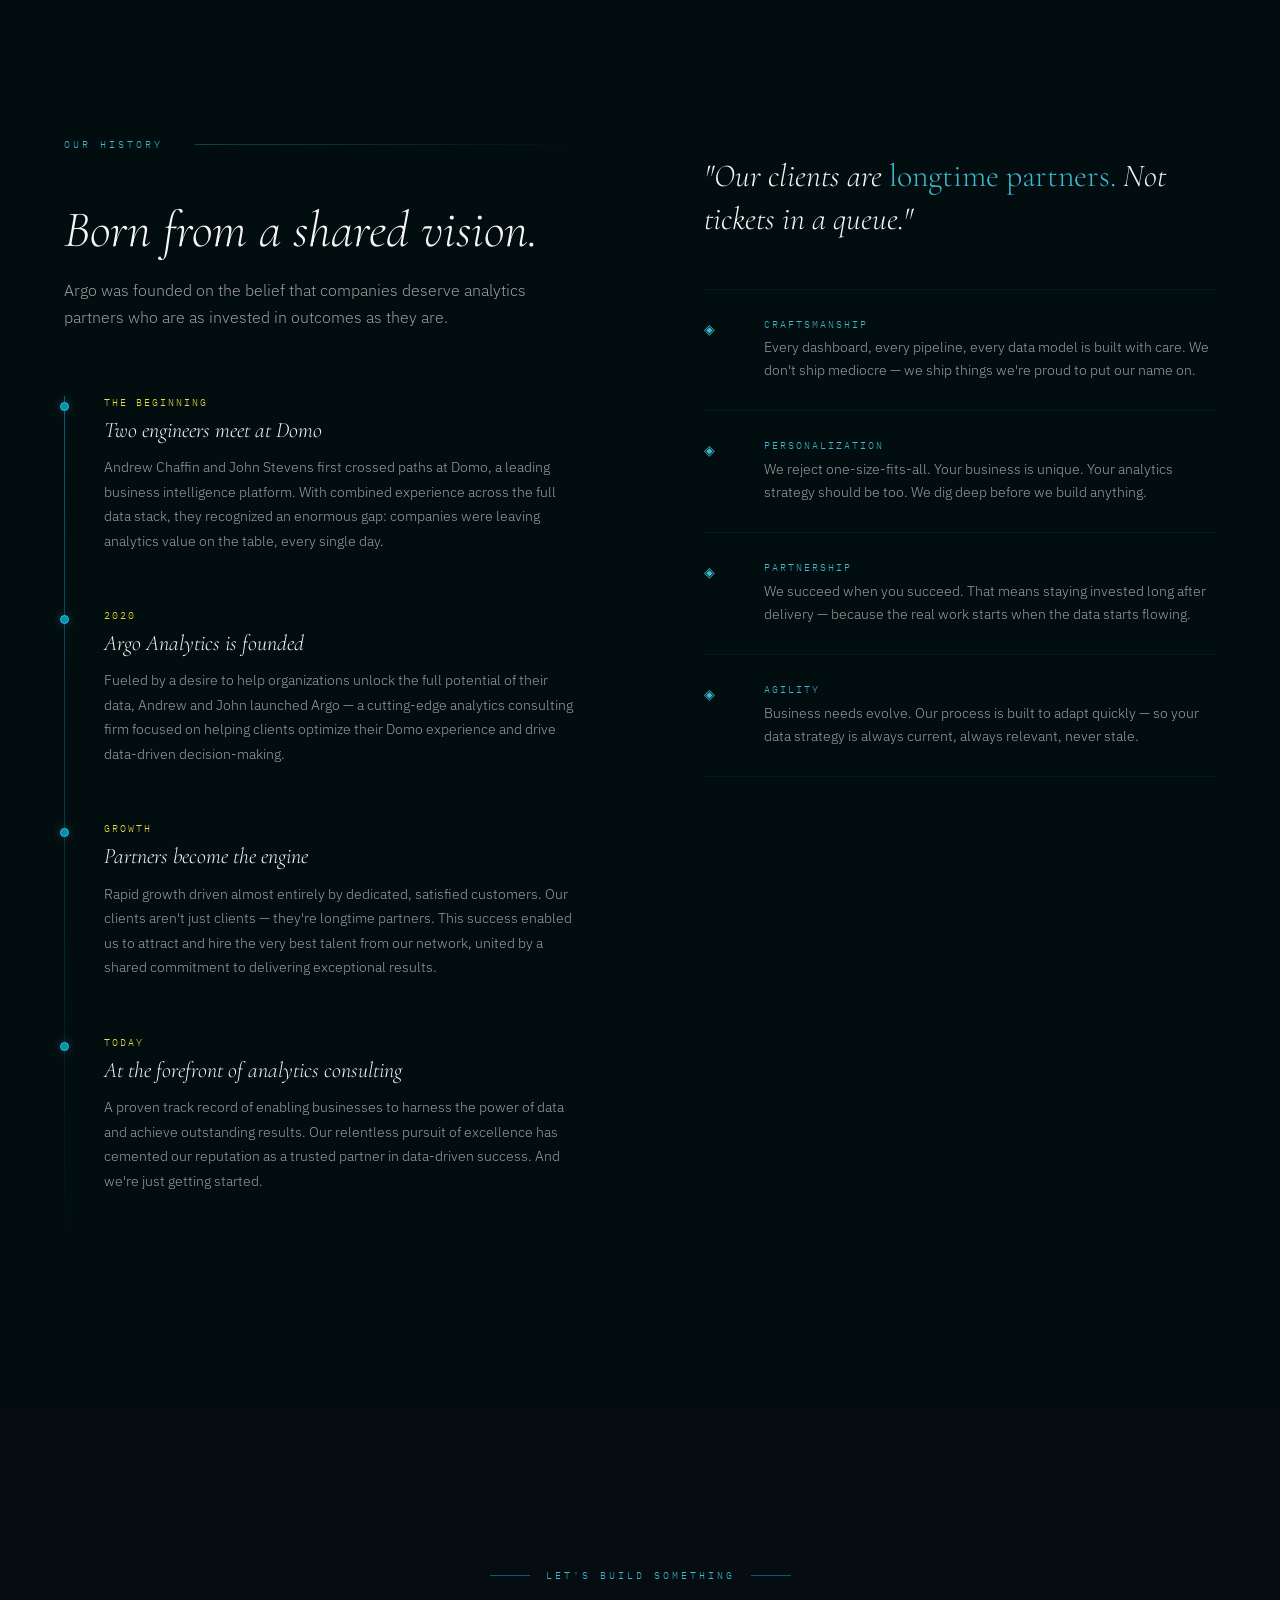
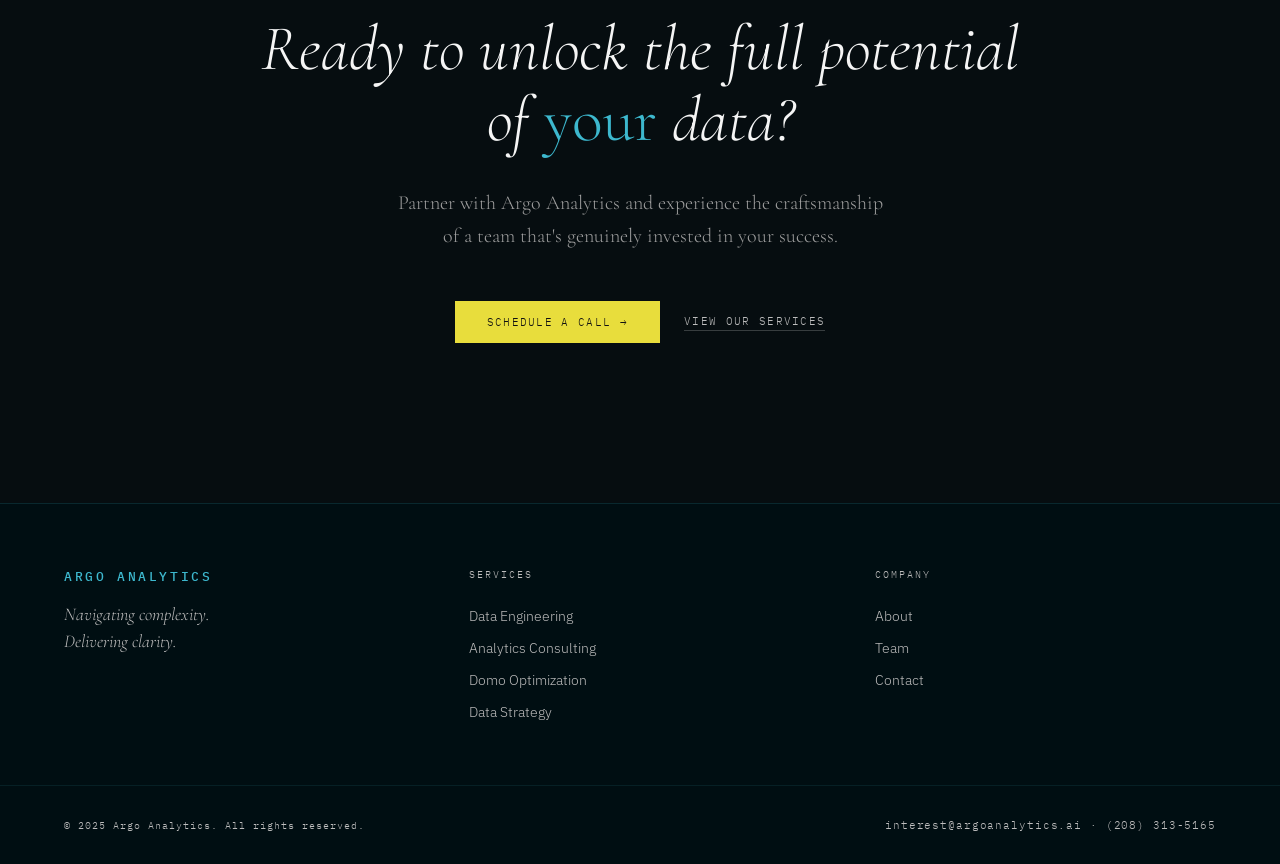
==== commit 23acff94: "Add mobile/tablet responsive CSS to all pages Appends max-width media queries (≤1024px tablet, ≤768p" ====
--- a/argo-about.html
+++ b/argo-about.html
@@ -915,6 +915,103 @@
   letter-spacing: 0.18em;
   text-transform: uppercase;
   color: rgba(61,184,206,0.35);
+}
+
+/* ============================================================
+   RESPONSIVE — small screens only. The desktop layout above is
+   left completely untouched; everything here lives inside
+   max-width media queries (tablet ≤1024px, mobile ≤768px).
+   ============================================================ */
+
+/* ── TABLET (≤1024px) ─────────────────────────────────────── */
+@media (max-width: 1024px) {
+  nav { padding: 1.5rem 2rem; }
+  .nav-links { gap: 1.5rem; }
+
+  footer { padding: 3rem 2rem; gap: 2.5rem; }
+  .footer-bottom { padding: 1.5rem 2rem; }
+
+  .hero { padding: 4rem 2rem; }
+
+  /* tighten the large section gutters */
+  .manifesto { padding: 6rem 2rem; gap: 3rem; }
+  .manifesto-paras { gap: 2rem 2.5rem; }
+  .stats-band { padding: 2.5rem; }
+  .stat-item { padding: 1.5rem 2rem; }
+  .team-section { padding: 6rem 2rem; }
+  .section-header { margin-bottom: 4rem; }
+  .origin-section { padding: 6rem 2rem; }
+  .origin-inner { gap: 4rem; }
+  .about-cta { padding: 6rem 2rem; }
+  .founder-top { padding: 2.5rem 2.5rem 1.75rem; }
+  .founder-body { padding: 2rem 2.5rem; }
+
+  /* 4-col stat band → 2-col */
+  .stats-band { grid-template-columns: 1fr 1fr; }
+  .stat-item:nth-child(2) { border-right: none; }
+}
+
+/* ── MOBILE (≤768px) ──────────────────────────────────────── */
+@media (max-width: 768px) {
+  /* NAV — stays a single row; logo word drops, links compact */
+  nav { padding: 0.85rem 1.1rem; }
+  .nav-logo { font-size: 10px; }
+  .nav-logo img { height: 20px; }
+  .nav-logo span { display: none; }
+  .nav-links { gap: 0.85rem; }
+  .nav-links a { font-size: 9px; letter-spacing: 0.05em; }
+  .nav-cta { padding: 6px 10px; font-size: 9px; letter-spacing: 0.03em; }
+
+  main { padding-top: 52px; }
+
+  /* HERO — headline uses clamp() with vw, so it already scales; left alone */
+  .hero { padding: 4.5rem 1.5rem 3rem; min-height: auto; }
+  .hero-scroll { display: none; }
+
+  /* MANIFESTO — stack label above content, single-column paragraphs */
+  .manifesto { flex-direction: column; padding: 4rem 1.5rem; gap: 2rem; }
+  .manifesto-label { width: 100%; padding-top: 0; }
+  .manifesto-pull { padding-left: 1.25rem; margin-bottom: 2rem; }
+  .manifesto-paras { grid-template-columns: 1fr; gap: 1.5rem; }
+
+  /* STATS BAND — single column, drop side borders, use bottom dividers */
+  .stats-band { grid-template-columns: 1fr; padding: 1.5rem; }
+  .stat-item {
+    padding: 1.75rem 0.5rem;
+    border-right: none;
+    border-bottom: 1px solid rgba(61,184,206,0.08);
+  }
+  .stat-item:last-child { border-bottom: none; }
+
+  /* TEAM */
+  .team-section { padding: 4rem 1.5rem; }
+  .section-header { gap: 1rem; margin-bottom: 3rem; }
+  .founders-grid { grid-template-columns: 1fr; margin-bottom: 3rem; }
+  .founder-top { flex-direction: column; align-items: flex-start; gap: 1.25rem; padding: 2rem 1.5rem 1.5rem; }
+  .founder-meta { text-align: left; }
+  .founder-body { padding: 1.75rem 1.5rem; }
+
+  /* ORIGIN — single column, release the sticky quote block */
+  .origin-section { padding: 4rem 1.5rem; }
+  .origin-inner { grid-template-columns: 1fr; gap: 3rem; }
+  .origin-right { padding-top: 0; }
+  .origin-quote-block { position: static; top: auto; }
+  .origin-timeline { margin-top: 2.5rem; }
+  .timeline-item { padding: 0 0 2.5rem 2rem; }
+
+  /* CTA */
+  .about-cta { padding: 4rem 1.5rem; }
+  .cta-btns { flex-direction: column; gap: 1rem; align-items: stretch; text-align: center; }
+
+  /* FOOTER */
+  footer { grid-template-columns: 1fr; gap: 2rem; padding: 3rem 1.5rem; }
+  .footer-bottom { flex-direction: column; align-items: flex-start; gap: 0.75rem; padding: 1.5rem; }
+
+  /* Ensure scroll-revealed content is visible on mobile (override dimming) */
+  .reveal, .timeline-item {
+    opacity: 1 !important;
+    transform: none !important;
+  }
 }
 </style>
 </head>
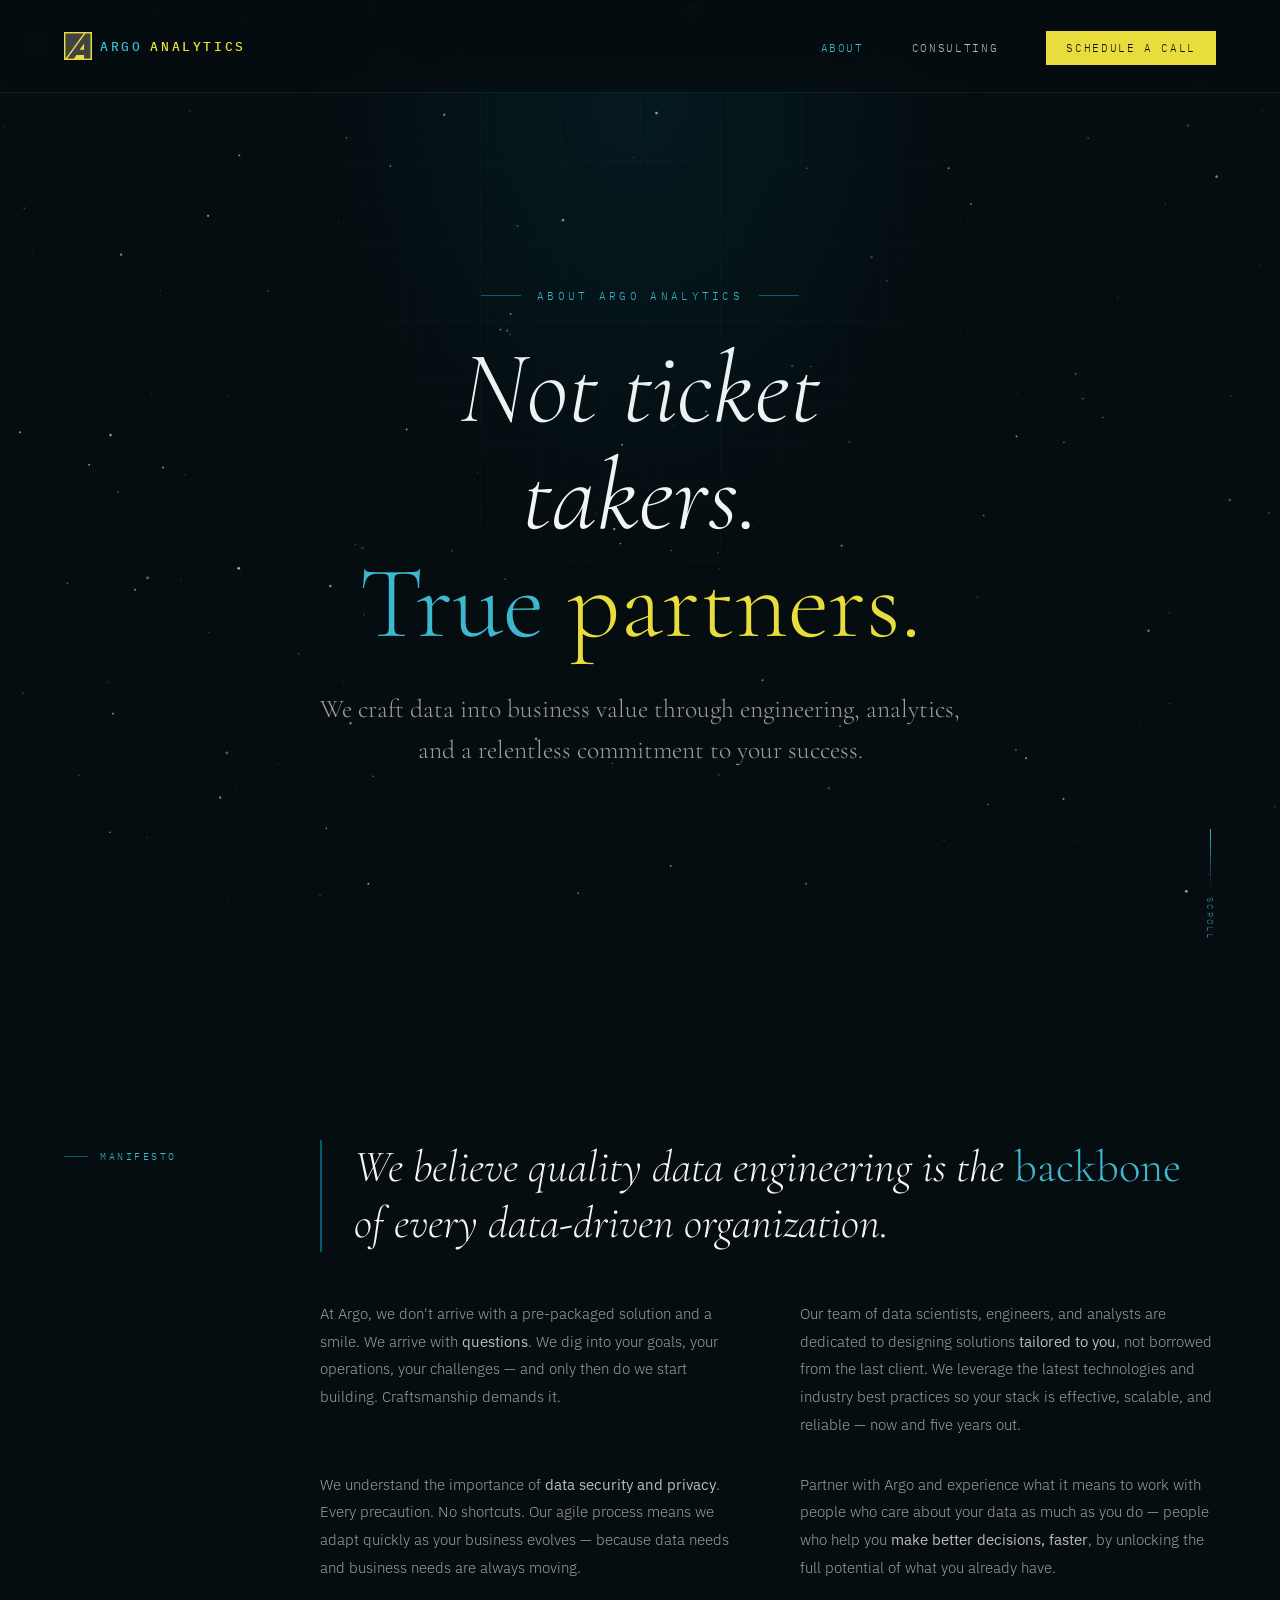
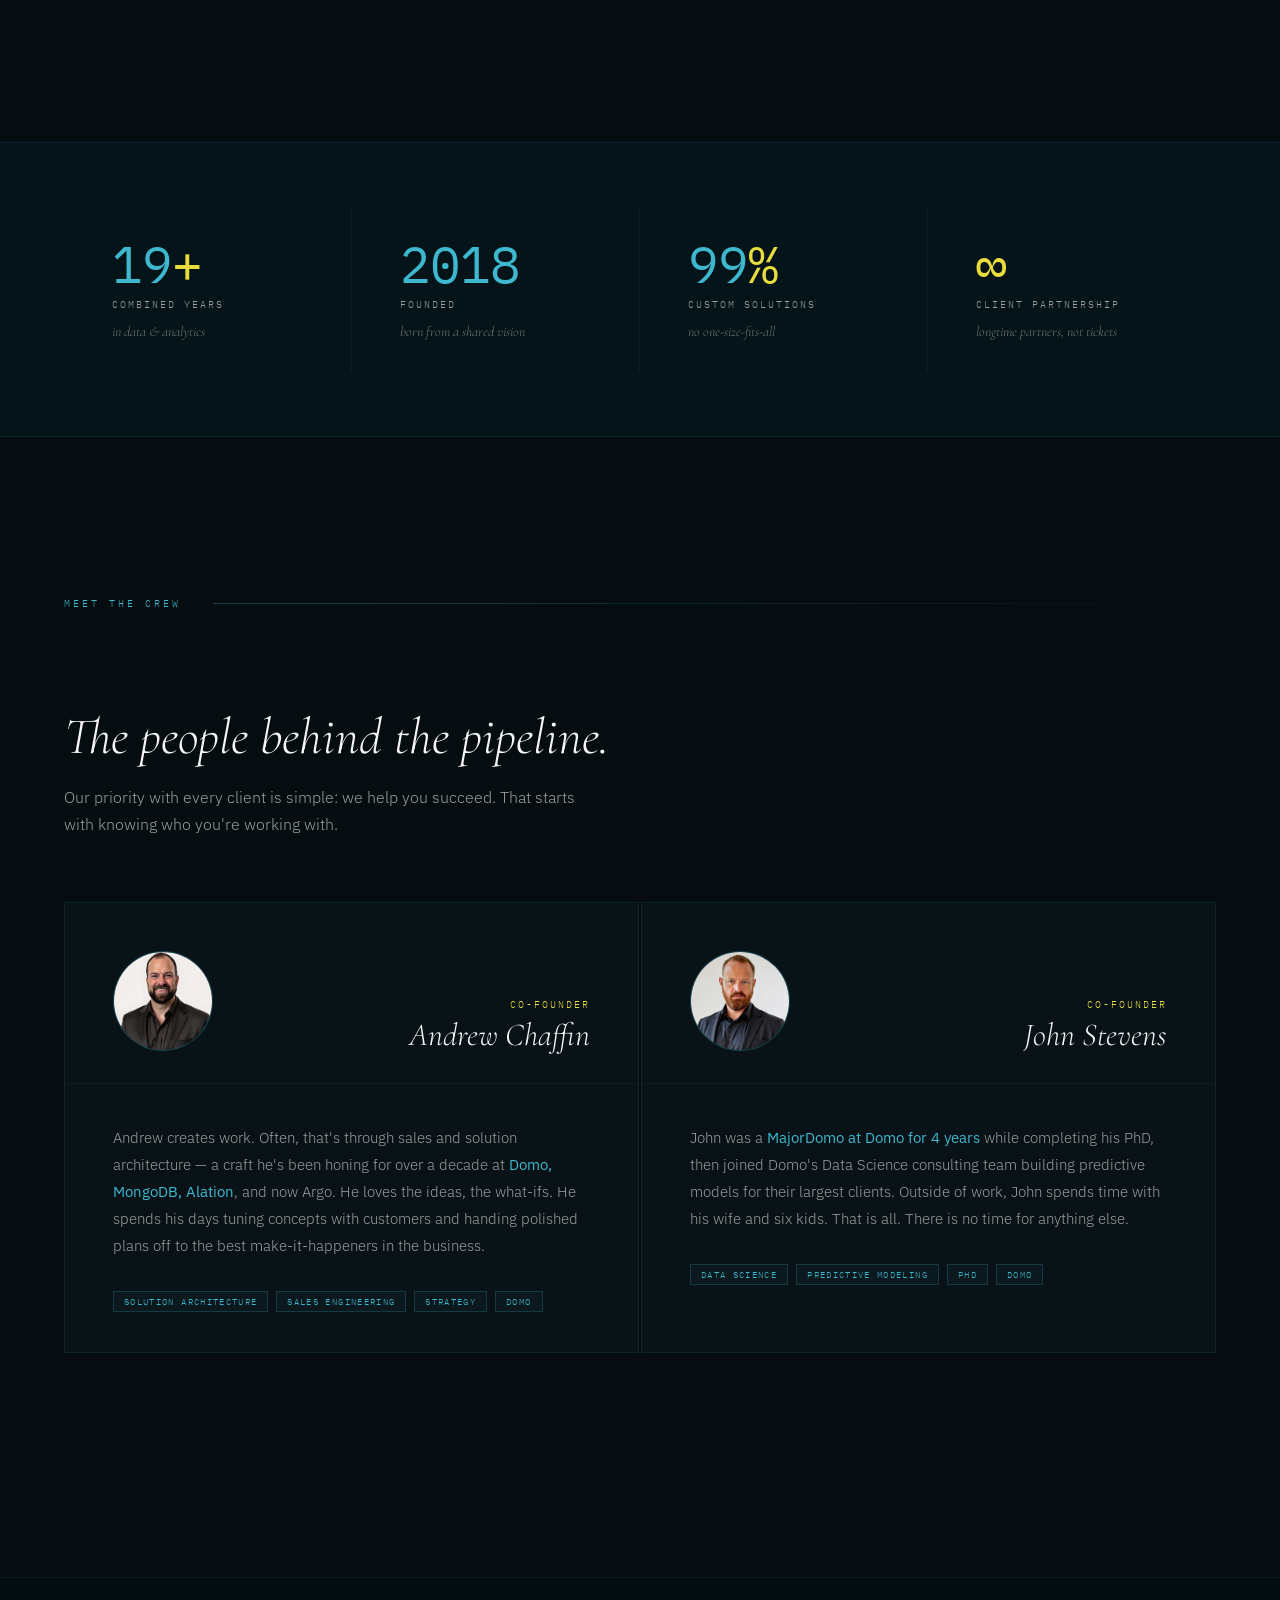
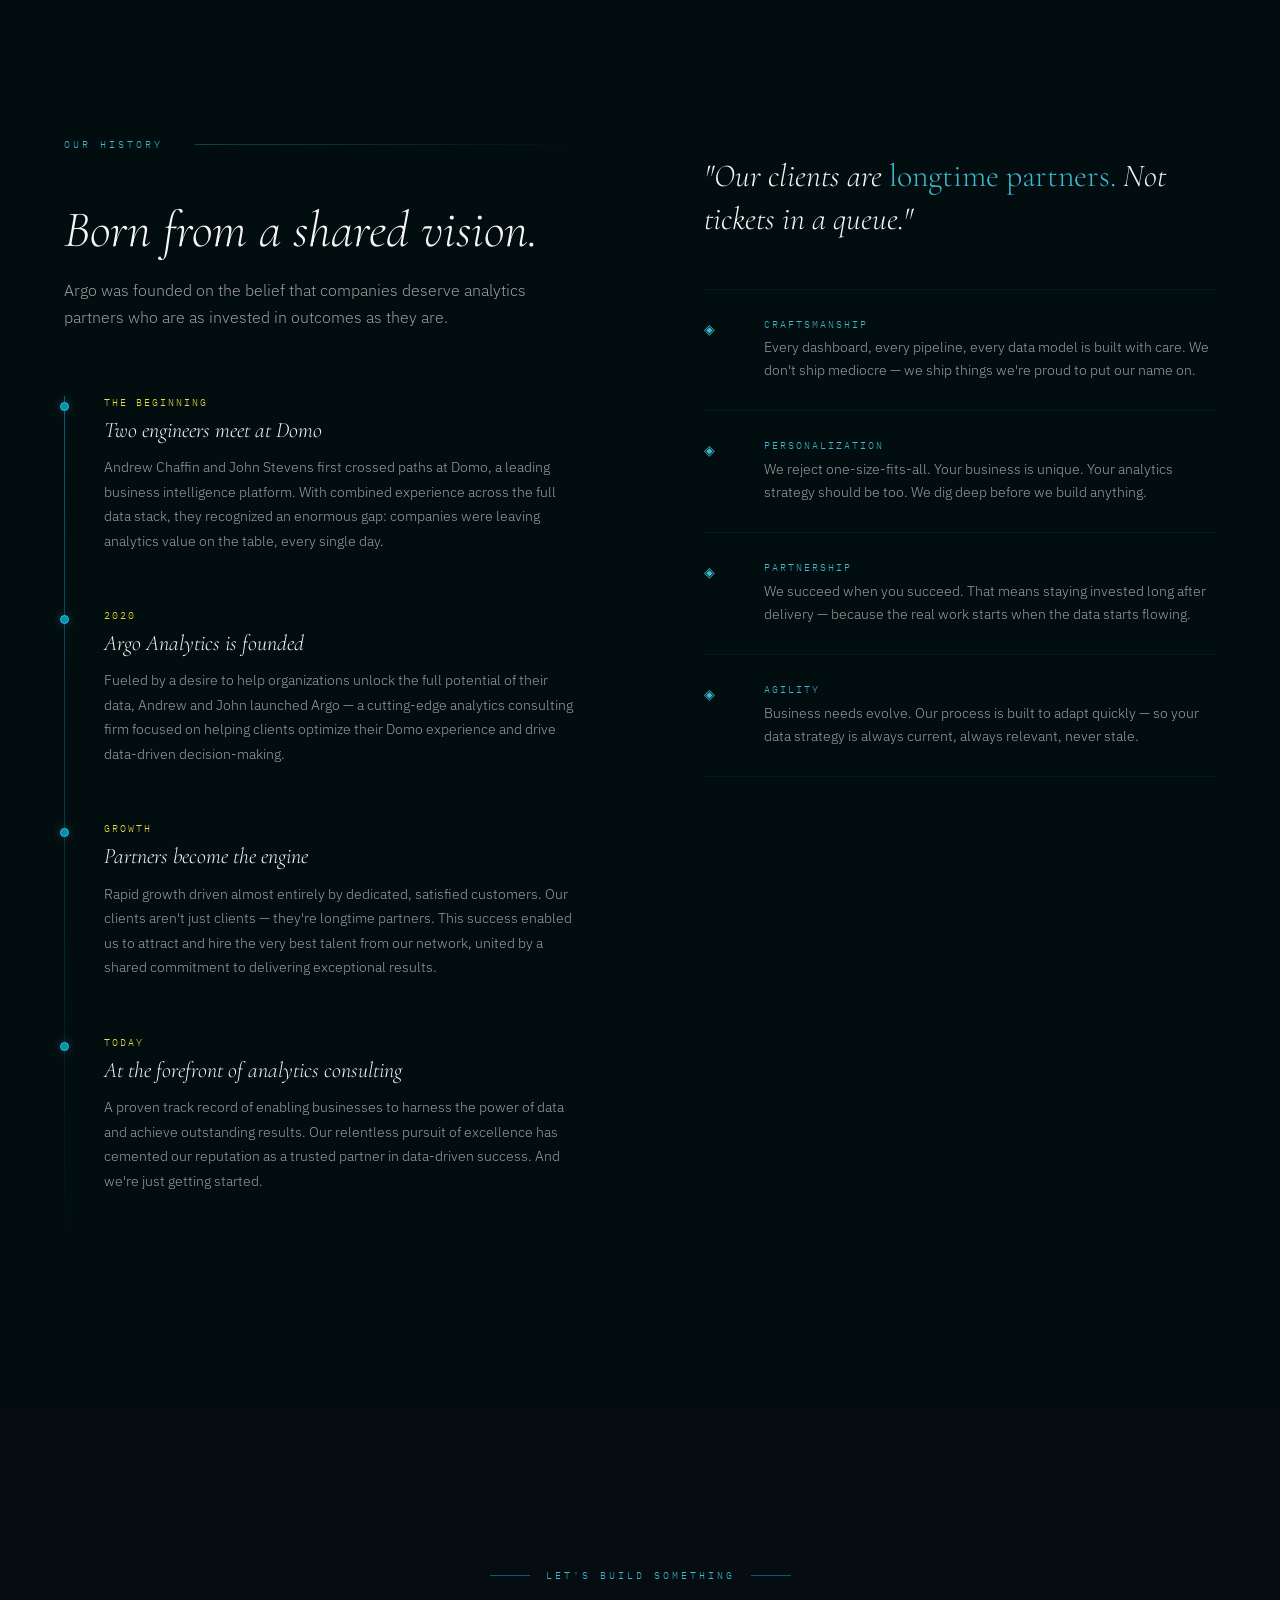
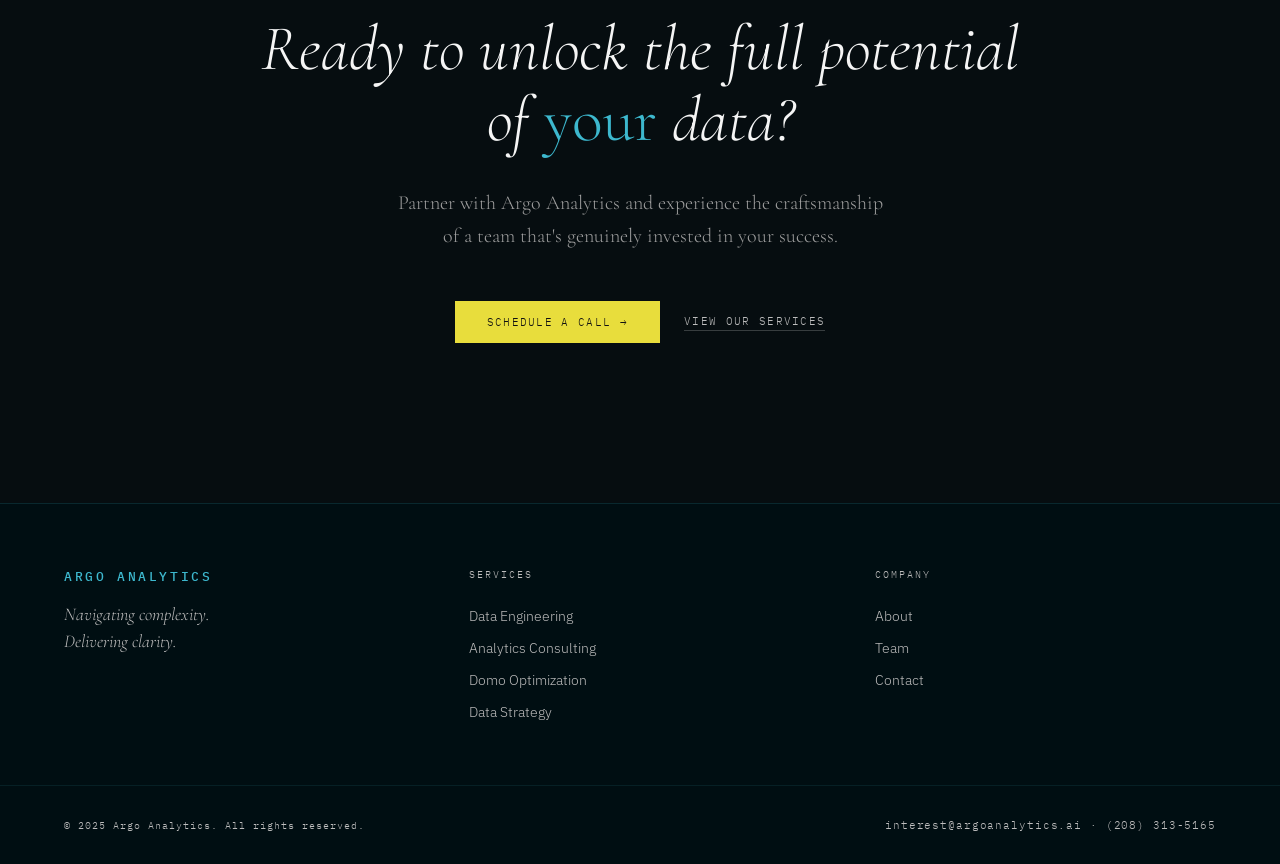
==== commit fd8a93ce: "Add mobile hamburger menu to navigation - Implement collapsible hamburger menu for screens ≤768px - " ====
--- a/argo-about.html
+++ b/argo-about.html
@@ -89,6 +89,28 @@
   background: rgba(6,13,16,0.7);
   backdrop-filter: blur(12px);
 }
+
+.nav-toggle {
+  display: none;
+  background: none;
+  border: none;
+  cursor: pointer;
+  padding: 0;
+  z-index: 101;
+}
+
+.nav-toggle span {
+  display: block;
+  width: 24px;
+  height: 2px;
+  background: var(--neutral-100);
+  margin: 5px 0;
+  transition: 0.3s;
+}
+
+.nav-toggle.active span:nth-child(1) { transform: rotate(45deg) translate(10px, 10px); }
+.nav-toggle.active span:nth-child(2) { opacity: 0; }
+.nav-toggle.active span:nth-child(3) { transform: rotate(-45deg) translate(7px, -7px); }
 .nav-logo {
   font-family: var(--font-mono);
   font-size: 13px;
@@ -108,6 +130,30 @@
   align-items: center;
   gap: 3rem;
   list-style: none;
+}
+
+.nav-links.open {
+  position: absolute;
+  top: 100%;
+  left: 0;
+  right: 0;
+  flex-direction: column;
+  gap: 0;
+  background: rgba(6,13,16,0.95);
+  backdrop-filter: blur(12px);
+  border-bottom: 1px solid rgba(61,184,206,0.1);
+  padding: 1rem 0;
+  margin-top: 0;
+}
+
+.nav-links.open li {
+  width: 100%;
+}
+
+.nav-links.open a {
+  display: block;
+  padding: 1rem 1.5rem;
+  border-bottom: 1px solid rgba(61,184,206,0.05);
 }
 .nav-links a {
   font-family: var(--font-mono);
@@ -953,14 +999,16 @@
 
 /* ── MOBILE (≤768px) ──────────────────────────────────────── */
 @media (max-width: 768px) {
-  /* NAV — stays a single row; logo word drops, links compact */
-  nav { padding: 0.85rem 1.1rem; }
-  .nav-logo { font-size: 10px; }
-  .nav-logo img { height: 20px; }
+  /* NAV — hamburger menu for mobile */
+  nav { padding: 1rem 1.25rem; flex-wrap: wrap; }
+  .nav-logo { font-size: 11px; }
+  .nav-logo img { height: 24px; }
   .nav-logo span { display: none; }
-  .nav-links { gap: 0.85rem; }
+  .nav-toggle { display: block; }
+  .nav-links { position: static; flex-direction: row; gap: 0.85rem; background: none; border: none; padding: 0; }
+  .nav-links.open { position: absolute; }
   .nav-links a { font-size: 9px; letter-spacing: 0.05em; }
-  .nav-cta { padding: 6px 10px; font-size: 9px; letter-spacing: 0.03em; }
+  .nav-cta { padding: 8px 12px; font-size: 9px; letter-spacing: 0.03em; }
 
   main { padding-top: 52px; }
 
@@ -1021,7 +1069,12 @@
 
 <nav>
   <a href="index.html" class="nav-logo"><img src="assets/argo.png" alt="Argo logo">Argo <span>Analytics</span></a>
-  <ul class="nav-links">
+  <button class="nav-toggle" id="navToggle" aria-label="Toggle menu">
+    <span></span>
+    <span></span>
+    <span></span>
+  </button>
+  <ul class="nav-links" id="navLinks">
     <li><a href="argo-about.html" class="active">About</a></li>
     <li><a href="argo-consulting.html">Consulting</a></li>
     <li><a href="argo-schedule.html" class="nav-cta">Schedule a Call</a></li>
@@ -1597,6 +1650,33 @@
 }, { threshold: 0.3 });
 
 if (statBand) statObserver.observe(statBand);
+
+// ── MOBILE HAMBURGER MENU ────────────────────────────────────────────────────
+const navToggle = document.getElementById('navToggle');
+const navLinks = document.getElementById('navLinks');
+
+if (navToggle) {
+  navToggle.addEventListener('click', () => {
+    navToggle.classList.toggle('active');
+    navLinks.classList.toggle('open');
+  });
+
+  // Close menu when a link is clicked
+  navLinks.querySelectorAll('a').forEach(link => {
+    link.addEventListener('click', () => {
+      navToggle.classList.remove('active');
+      navLinks.classList.remove('open');
+    });
+  });
+
+  // Close menu when clicking outside
+  document.addEventListener('click', (e) => {
+    if (!e.target.closest('nav')) {
+      navToggle.classList.remove('active');
+      navLinks.classList.remove('open');
+    }
+  });
+}
 </script>
 </body>
 </html>
